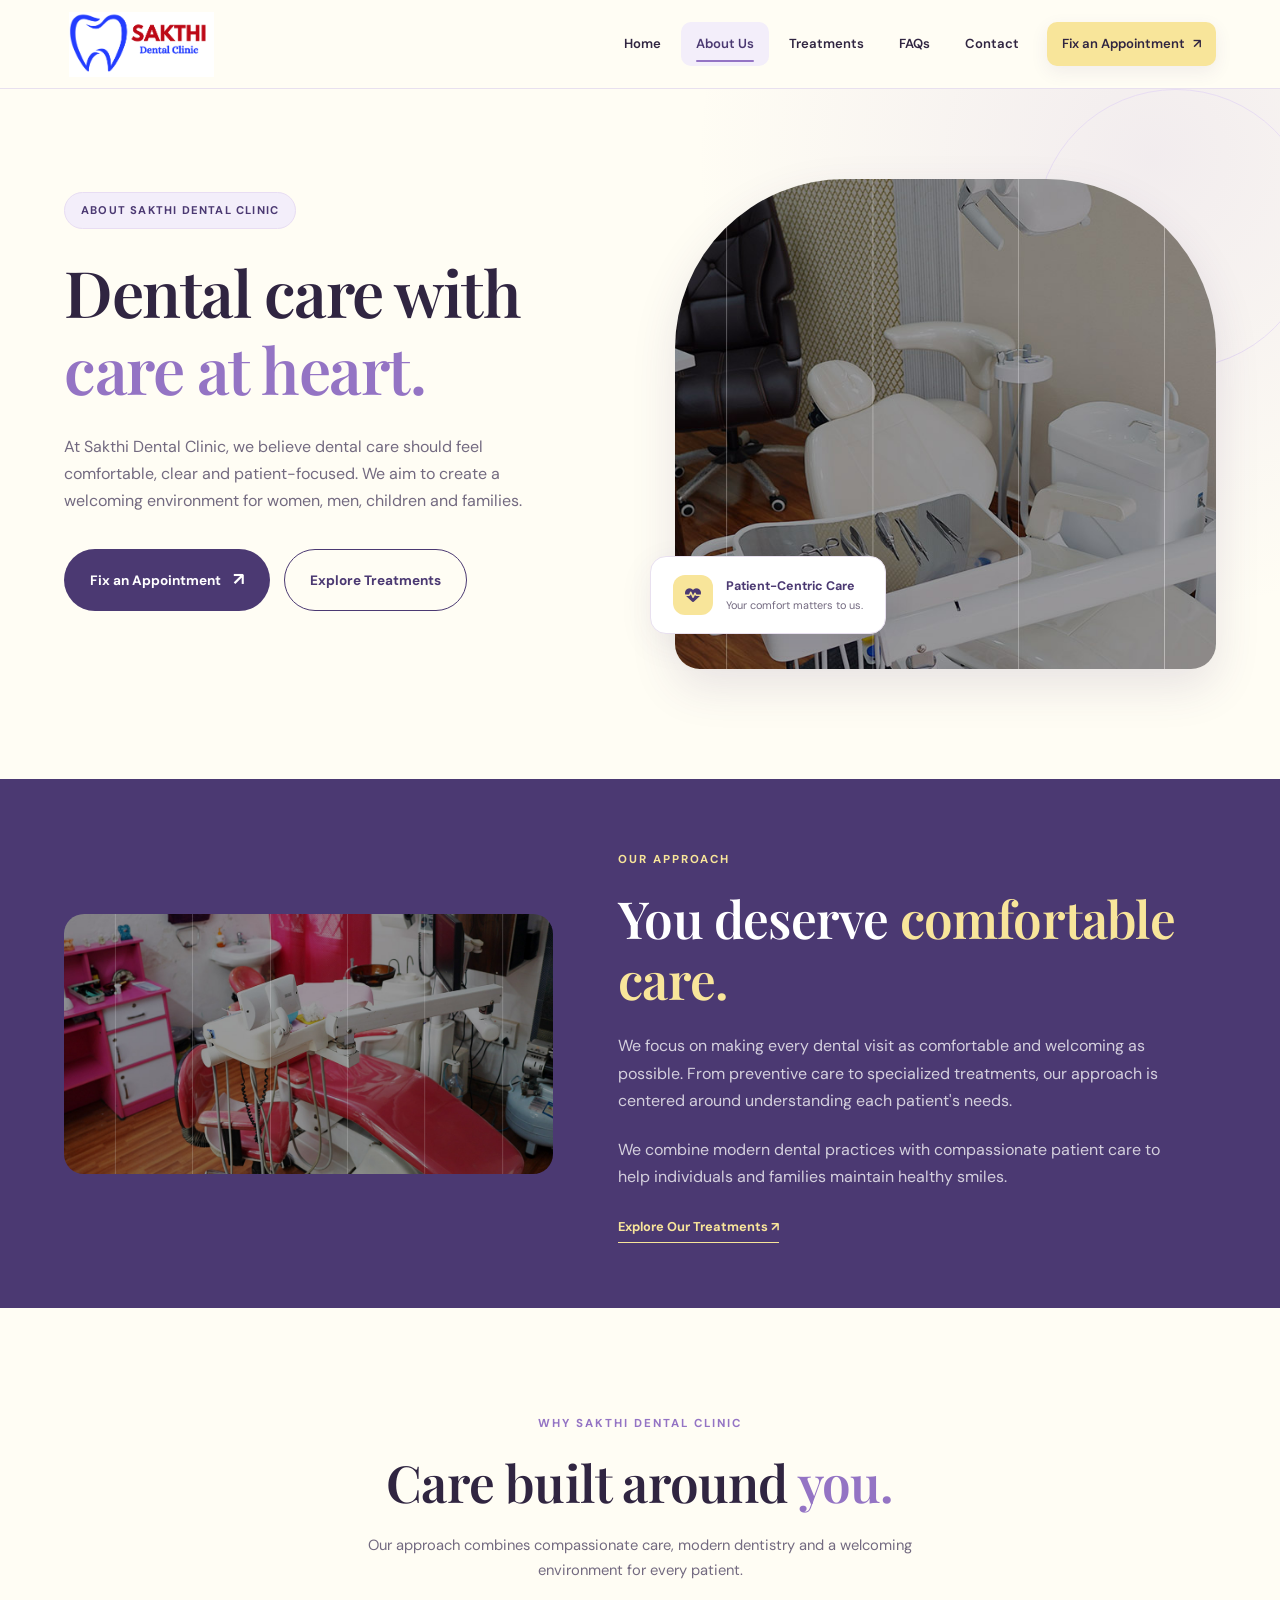
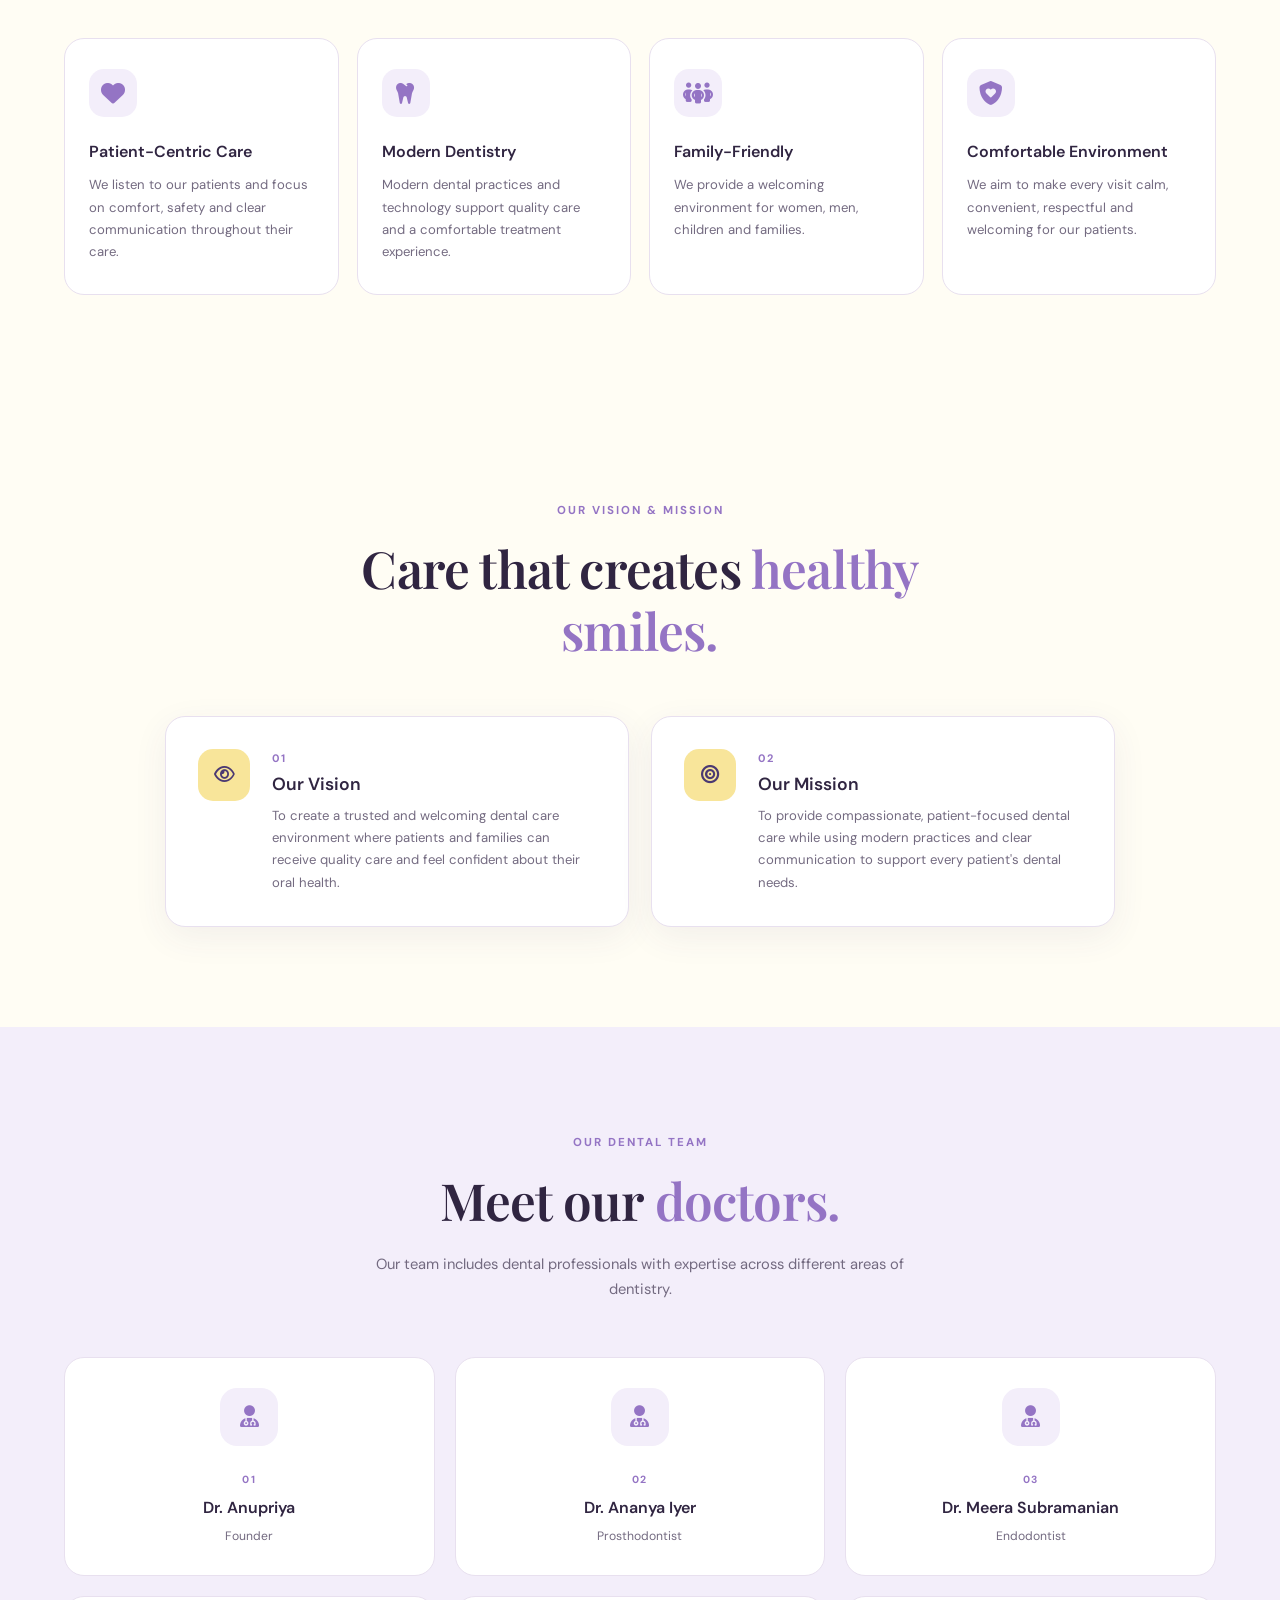
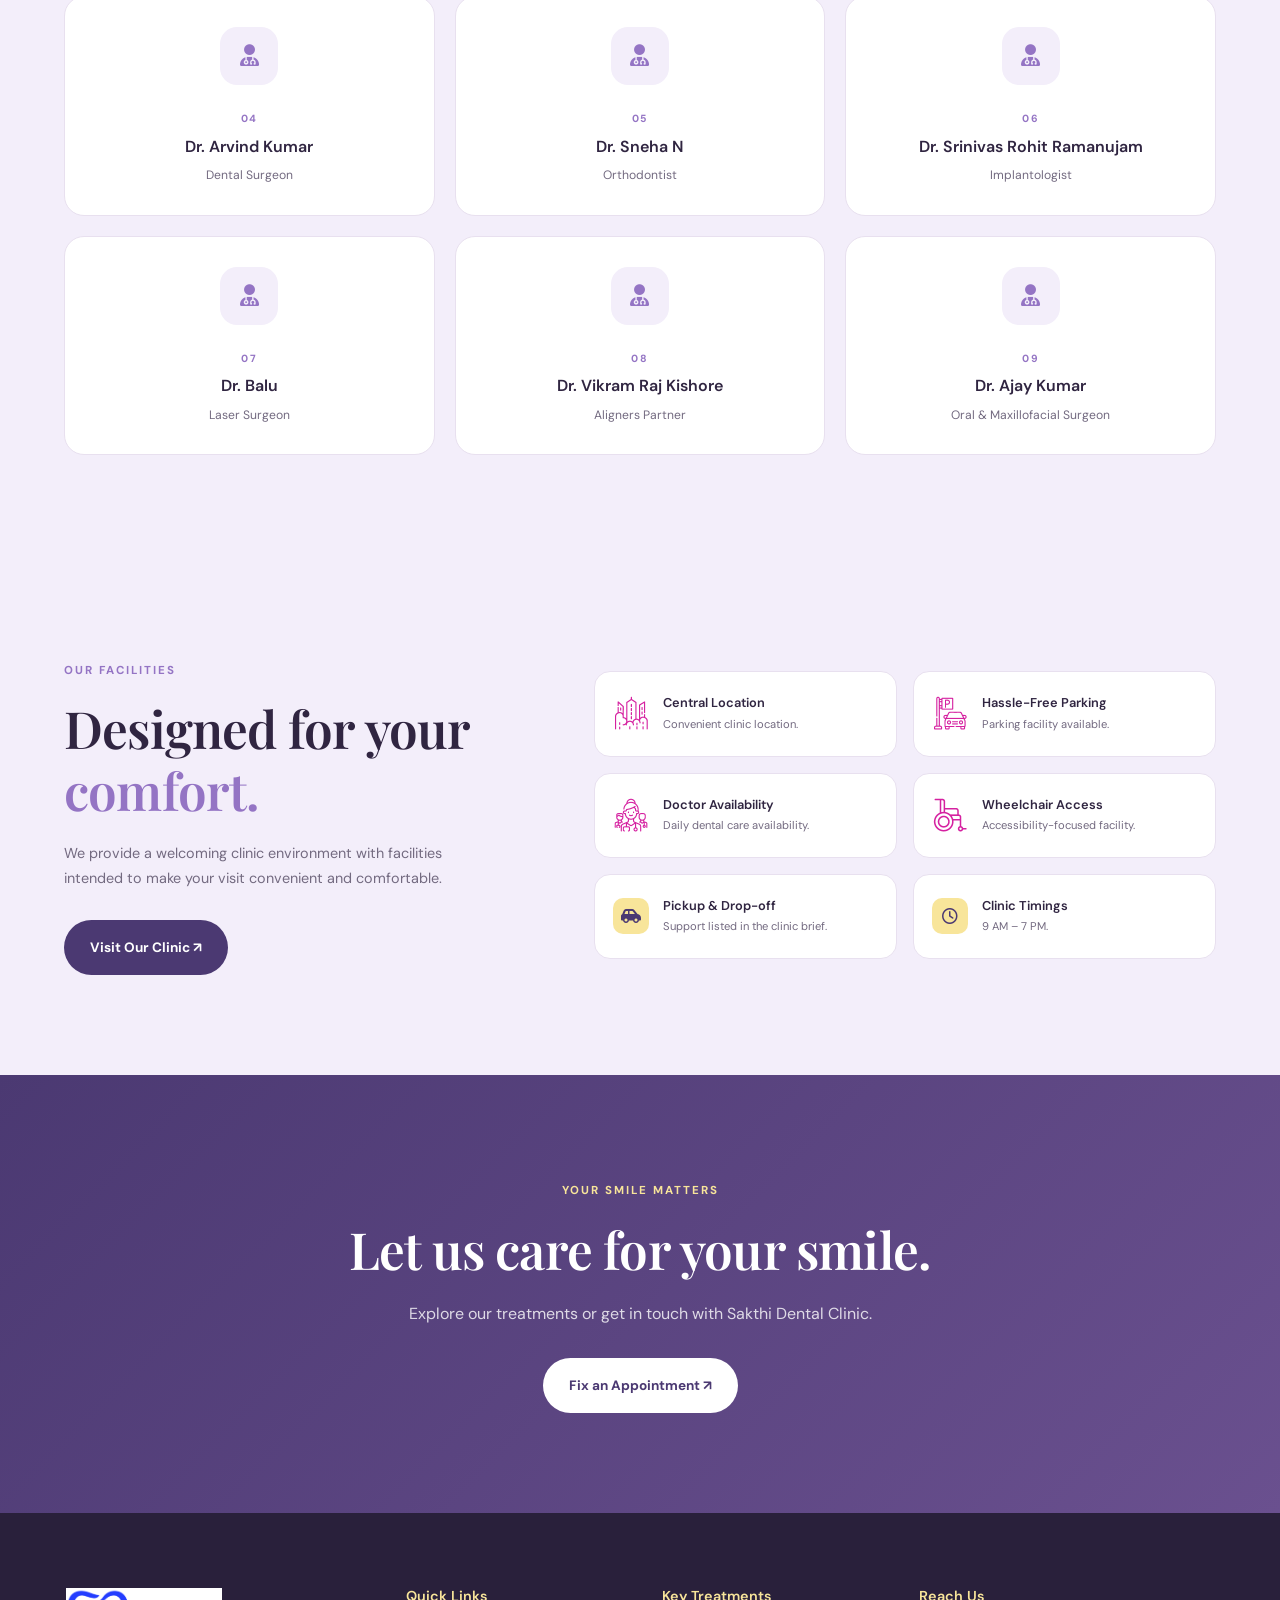
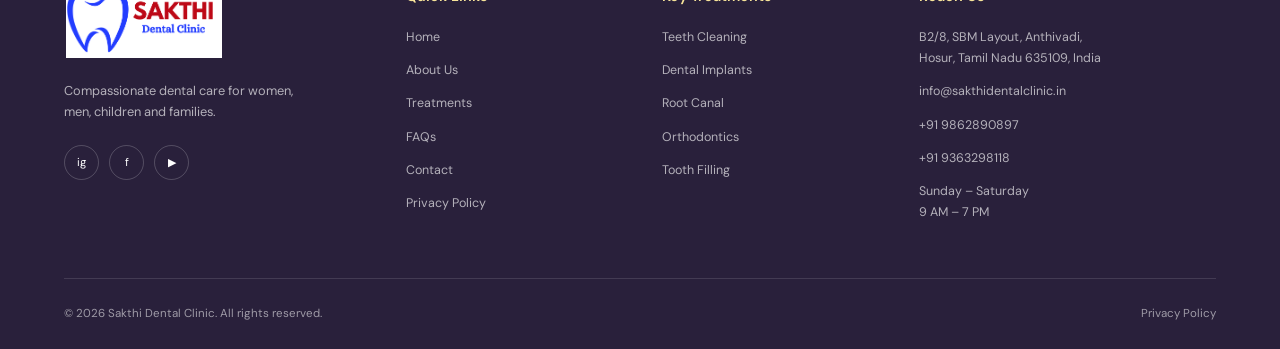
==== about.html @ 663e18c3 "Add Sakthi Dental Clinic website" ====
<!DOCTYPE html>
<html lang="en">
<head>
    <meta charset="UTF-8">
    <meta name="viewport" content="width=device-width, initial-scale=1.0">

    <title>About Us | Sakthi Dental Clinic</title>

    <meta name="description"
          content="Learn about Sakthi Dental Clinic, our doctors, vision, mission, patient care and modern dental facilities.">

    <link rel="preconnect" href="https://fonts.googleapis.com">
    <link rel="preconnect" href="https://fonts.gstatic.com" crossorigin>

    <link href="https://fonts.googleapis.com/css2?family=DM+Sans:wght@400;500;600;700&family=Playfair+Display:wght@500;600;700&display=swap"
          rel="stylesheet">

    <link rel="stylesheet"
          href="https://cdnjs.cloudflare.com/ajax/libs/font-awesome/6.5.2/css/all.min.css">

    <link rel="stylesheet" href="style.css">
</head>

<body>

<!-- =========================================================
     HEADER
========================================================= -->

<header class="site-header">

    <div class="container nav-container">

        <a href="index.html" class="brand-logo">
            <img src="images/logo/SDC Logo.png"
                 alt="Sakthi Dental Clinic Logo">
        </a>

        <nav class="main-nav" id="mainNav" aria-label="Main navigation">

            <a href="index.html">Home</a>

            <a href="about.html" class="active">About Us</a>

            <a href="treatments.html">Treatments</a>

            <a href="faqs.html">FAQs</a>

            <a href="contact.html">Contact</a>

            <a href="contact.html" class="nav-cta">
                Fix an Appointment
                <span>↗</span>
            </a>

        </nav>

        <button class="menu-toggle"
                id="menuToggle"
                type="button"
                aria-label="Open navigation menu"
                aria-expanded="false">

            <span></span>
            <span></span>
            <span></span>

        </button>

    </div>

</header>


<main>

<!-- =========================================================
     ABOUT HERO
========================================================= -->

<section class="hero-section">

    <div class="container hero-grid">

        <div class="hero-content">

            <span class="eyebrow">
                ABOUT SAKTHI DENTAL CLINIC
            </span>

            <h1>
                Dental care with
                <span>care at heart.</span>
            </h1>

            <p class="hero-description">
                At Sakthi Dental Clinic, we believe dental care should
                feel comfortable, clear and patient-focused. We aim to
                create a welcoming environment for women, men, children
                and families.
            </p>

            <div class="hero-actions">

                <a href="contact.html" class="btn btn-primary">
                    Fix an Appointment
                    <span>↗</span>
                </a>

                <a href="treatments.html" class="btn btn-outline">
                    Explore Treatments
                </a>

            </div>

        </div>

        <div class="hero-visual">

            <div class="hero-image-wrapper">

                <img src="images/banners/Banner_img_3.jpg"
                     alt="Sakthi Dental Clinic"
                     class="hero-image">

                <div class="hero-floating-card">

                    <div class="floating-icon">
                        <i class="fa-solid fa-heart-pulse"></i>
                    </div>

                    <div>
                        <strong>Patient-Centric Care</strong>
                        <p>Your comfort matters to us.</p>
                    </div>

                </div>

            </div>

            <div class="hero-circle-decoration"></div>

        </div>

    </div>

</section>


<!-- =========================================================
     OUR APPROACH
========================================================= -->

<section class="assurance-section">

    <div class="container assurance-grid">

        <div class="assurance-image">

            <img src="images/banners/Banner_img_2.jpg"
                 alt="Dental care at Sakthi Dental Clinic">

        </div>

        <div class="assurance-content">

            <span class="section-label">
                OUR APPROACH
            </span>

            <h2>
                You deserve
                <span>comfortable care.</span>
            </h2>

            <p>
                We focus on making every dental visit as comfortable
                and welcoming as possible. From preventive care to
                specialized treatments, our approach is centered
                around understanding each patient's needs.
            </p>

            <p>
                We combine modern dental practices with compassionate
                patient care to help individuals and families maintain
                healthy smiles.
            </p>

            <a href="treatments.html" class="text-link">
                Explore Our Treatments ↗
            </a>

        </div>

    </div>

</section>


<!-- =========================================================
     SIX CORE TOPICS
========================================================= -->

<section class="why-section section-padding">

    <div class="container">

        <div class="section-heading centered">

            <span class="section-label">
                WHY SAKTHI DENTAL CLINIC
            </span>

            <h2>
                Care built around
                <span>you.</span>
            </h2>

            <p>
                Our approach combines compassionate care, modern
                dentistry and a welcoming environment for every patient.
            </p>

        </div>


        <div class="features-grid about-features-grid">

    <!-- 01 -->
    <article class="feature-card">

        <div class="feature-icon">
            <i class="fa-solid fa-heart"></i>
        </div>

        <h3>
            Patient-Centric Care
        </h3>

        <p>
            We listen to our patients and focus on comfort,
            safety and clear communication throughout their care.
        </p>

    </article>


    <!-- 02 -->
    <article class="feature-card">

        <div class="feature-icon">
            <i class="fa-solid fa-tooth"></i>
        </div>

        <h3>
            Modern Dentistry
        </h3>

        <p>
            Modern dental practices and technology support
            quality care and a comfortable treatment experience.
        </p>

    </article>


    <!-- 03 -->
    <article class="feature-card">

        <div class="feature-icon">
            <i class="fa-solid fa-people-group"></i>
        </div>

        <h3>
            Family-Friendly
        </h3>

        <p>
            We provide a welcoming environment for women,
            men, children and families.
        </p>

    </article>


    <!-- 04 -->
    <article class="feature-card">

        <div class="feature-icon">
            <i class="fa-solid fa-shield-heart"></i>
        </div>

        <h3>
            Comfortable Environment
        </h3>

        <p>
            We aim to make every visit calm, convenient,
            respectful and welcoming for our patients.
        </p>

    </article>

</div>

            
            

        

</section>


<!-- =========================================================
     VISION & MISSION
========================================================= -->

<section class="about-values-section section-padding">

    <div class="container">

        <div class="section-heading centered">

            <span class="section-label">
                OUR VISION & MISSION
            </span>

            <h2>
                Care that creates
                <span>healthy smiles.</span>
            </h2>

        </div>


        <div class="about-values-grid">

            <article class="about-value-card">

                <div class="about-value-icon">
                    <i class="fa-regular fa-eye"></i>
                </div>

                <div>

                    <span class="about-card-number">
                        01
                    </span>

                    <h3>
                        Our Vision
                    </h3>

                    <p>
                        To create a trusted and welcoming dental care
                        environment where patients and families can
                        receive quality care and feel confident about
                        their oral health.
                    </p>

                </div>

            </article>


            <article class="about-value-card">

                <div class="about-value-icon">
                    <i class="fa-solid fa-bullseye"></i>
                </div>

                <div>

                    <span class="about-card-number">
                        02
                    </span>

                    <h3>
                        Our Mission
                    </h3>

                    <p>
                        To provide compassionate, patient-focused
                        dental care while using modern practices and
                        clear communication to support every patient's
                        dental needs.
                    </p>

                </div>

            </article>

        </div>

    </div>

</section>


<!-- =========================================================
     DOCTORS TEAM
========================================================= -->

<section class="doctors-section section-padding">

    <div class="container">

        <div class="section-heading centered">

            <span class="section-label">
                OUR DENTAL TEAM
            </span>

            <h2>
                Meet our
                <span>doctors.</span>
            </h2>

            <p>
                Our team includes dental professionals with expertise
                across different areas of dentistry.
            </p>

        </div>


        <div class="doctors-grid">

            <!-- Doctor 01 -->

            <article class="doctor-card">

                <div class="doctor-icon">
                    <i class="fa-solid fa-user-doctor"></i>
                </div>

                <span class="doctor-number">01</span>

                <h3>
                    Dr. Anupriya
                </h3>

                <p>
                    Founder
                </p>

            </article>


            <!-- Doctor 02 -->

            <article class="doctor-card">

                <div class="doctor-icon">
                    <i class="fa-solid fa-user-doctor"></i>
                </div>

                <span class="doctor-number">02</span>

                <h3>
                    Dr. Ananya Iyer
                </h3>

                <p>
                    Prosthodontist
                </p>

            </article>


            <!-- Doctor 03 -->

            <article class="doctor-card">

                <div class="doctor-icon">
                    <i class="fa-solid fa-user-doctor"></i>
                </div>

                <span class="doctor-number">03</span>

                <h3>
                    Dr. Meera Subramanian
                </h3>

                <p>
                    Endodontist
                </p>

            </article>


            <!-- Doctor 04 -->

            <article class="doctor-card">

                <div class="doctor-icon">
                    <i class="fa-solid fa-user-doctor"></i>
                </div>

                <span class="doctor-number">04</span>

                <h3>
                    Dr. Arvind Kumar
                </h3>

                <p>
                    Dental Surgeon
                </p>

            </article>


            <!-- Doctor 05 -->

            <article class="doctor-card">

                <div class="doctor-icon">
                    <i class="fa-solid fa-user-doctor"></i>
                </div>

                <span class="doctor-number">05</span>

                <h3>
                    Dr. Sneha N
                </h3>

                <p>
                    Orthodontist
                </p>

            </article>


            <!-- Doctor 06 -->

            <article class="doctor-card">

                <div class="doctor-icon">
                    <i class="fa-solid fa-user-doctor"></i>
                </div>

                <span class="doctor-number">06</span>

                <h3>
                    Dr. Srinivas Rohit Ramanujam
                </h3>

                <p>
                    Implantologist
                </p>

            </article>


            <!-- Doctor 07 -->

            <article class="doctor-card">

                <div class="doctor-icon">
                    <i class="fa-solid fa-user-doctor"></i>
                </div>

                <span class="doctor-number">07</span>

                <h3>
                    Dr. Balu
                </h3>

                <p>
                    Laser Surgeon
                </p>

            </article>


            <!-- Doctor 08 -->

            <article class="doctor-card">

                <div class="doctor-icon">
                    <i class="fa-solid fa-user-doctor"></i>
                </div>

                <span class="doctor-number">08</span>

                <h3>
                    Dr. Vikram Raj Kishore
                </h3>

                <p>
                    Aligners Partner
                </p>

            </article>


            <!-- Doctor 09 -->

            <article class="doctor-card">

                <div class="doctor-icon">
                    <i class="fa-solid fa-user-doctor"></i>
                </div>

                <span class="doctor-number">09</span>

                <h3>
                    Dr. Ajay Kumar
                </h3>

                <p>
                    Oral &amp; Maxillofacial Surgeon
                </p>

            </article>

        </div>

    </div>

</section>


<!-- =========================================================
     FACILITIES
========================================================= -->

<section class="facilities-section section-padding">

    <div class="container">

        <div class="facilities-layout">

            <div class="facilities-content">

                <span class="section-label">
                    OUR FACILITIES
                </span>

                <h2>
                    Designed for your
                    <span>comfort.</span>
                </h2>

                <p>
                    We provide a welcoming clinic environment with
                    facilities intended to make your visit convenient
                    and comfortable.
                </p>

                <a href="contact.html" class="btn btn-primary">
                    Visit Our Clinic ↗
                </a>

            </div>


            <div class="facilities-grid">

                <div class="facility-item">

                    <img src="images/icons/Icon-city-center.png"
                         alt="Central location">

                    <div>
                        <h3>Central Location</h3>
                        <p>Convenient clinic location.</p>
                    </div>

                </div>


                <div class="facility-item">

                    <img src="images/icons/car_parking.png"
                         alt="Parking">

                    <div>
                        <h3>Hassle-Free Parking</h3>
                        <p>Parking facility available.</p>
                    </div>

                </div>


                <div class="facility-item">

                    <img src="images/icons/Icon-doctors.png"
                         alt="Doctors">

                    <div>
                        <h3>Doctor Availability</h3>
                        <p>Daily dental care availability.</p>
                    </div>

                </div>


                <div class="facility-item">

                    <img src="images/icons/Icon-wheel-chair.png"
                         alt="Wheelchair access">

                    <div>
                        <h3>Wheelchair Access</h3>
                        <p>Accessibility-focused facility.</p>
                    </div>

                </div>


                <div class="facility-item">

                    <div class="facility-symbol">
                        <i class="fa-solid fa-car-side"></i>
                    </div>

                    <div>
                        <h3>Pickup &amp; Drop-off</h3>
                        <p>Support listed in the clinic brief.</p>
                    </div>

                </div>


                <div class="facility-item">

                    <div class="facility-symbol">
                        <i class="fa-regular fa-clock"></i>
                    </div>

                    <div>
                        <h3>Clinic Timings</h3>
                        <p>9 AM – 7 PM.</p>
                    </div>

                </div>

            </div>

        </div>

    </div>

</section>


<!-- =========================================================
     FINAL CTA
========================================================= -->

<section class="final-cta-section">

    <div class="container final-cta-content">

        <span class="section-label">
            YOUR SMILE MATTERS
        </span>

        <h2>
            Let us care for
            your smile.
        </h2>

        <p>
            Explore our treatments or get in touch with
            Sakthi Dental Clinic.
        </p>

        <a href="contact.html" class="btn btn-light">
            Fix an Appointment ↗
        </a>

    </div>

</section>

</main>


<!-- =========================================================
     FOOTER
========================================================= -->

<footer class="site-footer">

    <div class="container footer-grid">

        <div class="footer-brand">

            <a href="index.html" class="footer-logo">
                <img src="images/logo/SDC Logo.png"
                     alt="Sakthi Dental Clinic Logo">
            </a>

            <p>
                Compassionate dental care for women, men,
                children and families.
            </p>

            <div class="footer-socials">

                <a href="#" aria-label="Instagram">ig</a>
                <a href="#" aria-label="Facebook">f</a>
                <a href="#" aria-label="YouTube">▶</a>

            </div>

        </div>


        <div class="footer-column">

            <h3>Quick Links</h3>

            <a href="index.html">Home</a>
            <a href="about.html">About Us</a>
            <a href="treatments.html">Treatments</a>
            <a href="faqs.html">FAQs</a>
            <a href="contact.html">Contact</a>
            <a href="privacy.html">Privacy Policy</a>

        </div>


        <div class="footer-column">

            <h3>Key Treatments</h3>

            <a href="treatments.html">Teeth Cleaning</a>
            <a href="treatments.html">Dental Implants</a>
            <a href="treatments.html">Root Canal</a>
            <a href="treatments.html">Orthodontics</a>
            <a href="treatments.html">Tooth Filling</a>

        </div>


        <div class="footer-column footer-contact">

            <h3>Reach Us</h3>

            <p>
                B2/8, SBM Layout, Anthivadi,<br>
                Hosur, Tamil Nadu 635109, India
            </p>

            <a href="mailto:info@sakthidentalclinic.in">
                info@sakthidentalclinic.in
            </a>

            <a href="tel:+919862890897">
                +91 9862890897
            </a>

            <a href="tel:+919363298118">
                +91 9363298118
            </a>

            <p>
                Sunday – Saturday<br>
                9 AM – 7 PM
            </p>

        </div>

    </div>


    <div class="container footer-bottom">

        <p>
            © 2026 Sakthi Dental Clinic.
            All rights reserved.
        </p>

        <a href="privacy.html">
            Privacy Policy
        </a>

    </div>

</footer>


<script src="script.js"></script>

</body>
</html>
---- style.css ----
/* =========================================================
   SAKTHI DENTAL CLINIC
   PROFESSIONAL LAVENDER + BUTTER YELLOW
   CLEAN MASTER STYLESHEET
   ========================================================= */
/* =========================================================
   1. ROOT VARIABLES
   ======================================================== */
:root {
    --deep-purple: #4B3972;
    --soft-purple: #9474C4;
    --light-purple: #F3EEFA;
    --soft-lilac: #E8DDF3;
    --butter-yellow: #F8E59A;
    --warm-white: #FFFDF4;
    --white: #FFFFFF;
    --text-dark: #302541;
    --text-light: #736A80;
    --border-color: #E8E0EF;
    --shadow-soft: 0 10px 35px rgba(75, 57, 114, 0.07);
    --shadow-hover: 0 18px 45px rgba(75, 57, 114, 0.13);
    --radius-small: 12px;
    --radius-medium: 20px;
    --radius-large: 30px;
}
/* =========================================================
   2. GLOBAL RESET
   ========================================================= */
* {
    margin: 0;
    padding: 0;
    box-sizing: border-box;
}
html {
    scroll-behavior: smooth;
}
body {
    font-family: "DM Sans", sans-serif;
    background: var(--warm-white);
    color: var(--text-dark);
    line-height: 1.7;
    overflow-x: hidden;
}
img {
    max-width: 100%;
    display: block;
}
a {
    text-decoration: none;
    color: inherit;
}
button,
a {
    -webkit-tap-highlight-color: transparent;
}
button {
    font-family: inherit;
}
.container {
    width: min(1180px, 90%);
    margin: 0 auto;
}
.section-padding {
    padding: 100px 0;
}
/* =========================================================
   3. TYPOGRAPHY
   ========================================================= */
h1,
h2,
h3 {
    line-height: 1.2;
    font-weight: 600;
}
h1,
h2 {
    font-family: "Playfair Display", serif;
}
h1 {
    font-size: clamp(2.5rem, 5vw, 4.5rem);
    letter-spacing: -1.5px;
}
h2 {
    font-size: clamp(2rem, 4vw, 3.2rem);
    letter-spacing: -0.8px;
}
h1 span,
h2 span {
    color: var(--soft-purple);
}
p {
    color: var(--text-light);
}
.section-label {
    display: inline-block;
    color: var(--soft-purple);
    font-size: 0.72rem;
    font-weight: 700;
    letter-spacing: 2px;
    text-transform: uppercase;
    margin-bottom: 18px;
}
.eyebrow {
    display: inline-block;
    background: var(--light-purple);
    color: var(--deep-purple);
    border: 1px solid var(--soft-lilac);
    border-radius: 100px;
    padding: 8px 16px;
    font-size: 0.7rem;
    font-weight: 700;
    letter-spacing: 1.2px;
    margin-bottom: 25px;
}
/* =========================================================
   4. BUTTONS
   ========================================================= */
.btn {
    display: inline-flex;
    align-items: center;
    justify-content: center;
    gap: 12px;
    padding: 15px 25px;
    border-radius: 100px;
    border: 1px solid transparent;
    font-size: 0.85rem;
    font-weight: 700;
    cursor: pointer;
    transition:
        background 0.3s ease,
        color 0.3s ease,
        transform 0.3s ease,
        box-shadow 0.3s ease;
}
.btn-primary {
    background: var(--deep-purple);
    color: var(--white);
}
.btn-primary:hover {
    background: var(--soft-purple);
    transform: translateY(-3px);
    box-shadow: 0 8px 20px rgba(75, 57, 114, 0.2);
}
.btn-outline {
    border-color: var(--deep-purple);
    color: var(--deep-purple);
    background: transparent;
}
.btn-outline:hover {
    background: var(--light-purple);
    transform: translateY(-3px);
}
.btn-light {
    background: var(--white);
    color: var(--deep-purple);
}
.btn-light:hover {
    background: var(--butter-yellow);
    transform: translateY(-3px);
}
.btn span {
    font-size: 1.1rem;
}
/* =========================================================
   5. PROFESSIONAL HEADER / NAVBAR
   ========================================================= */
.site-header {
    position: sticky;
    top: 0;
    z-index: 1000;
    width: 100%;
    background: rgba(255, 253, 244, 0.97);
    border-bottom: 1px solid var(--border-color);
    backdrop-filter: blur(14px);
    -webkit-backdrop-filter: blur(14px);
}
.nav-container {
    min-height: 88px;
    display: flex;
    align-items: center;
    justify-content: space-between;
    gap: 30px;
    position: relative;
}
.brand-logo {
    display: flex;
    align-items: center;
    flex-shrink: 0;
    text-decoration: none;
}
.brand-logo img {
    width: 155px;
    height: auto;
    max-height: 65px;
    object-fit: contain;
}
.main-nav {
    display: flex;
    align-items: center;
    justify-content: center;
    gap: 5px;
}
.main-nav a {
    position: relative;
    display: inline-flex;
    align-items: center;
    justify-content: center;
    padding: 11px 15px;
    color: var(--text-dark);
    font-size: 0.82rem;
    font-weight: 600;
    border-radius: 10px;
    transition:
        color 0.25s ease,
        background 0.25s ease,
        transform 0.25s ease;
}
.main-nav a:hover {
    color: var(--deep-purple);
    background: var(--light-purple);
    transform: translateY(-1px);
}
.main-nav a.active {
    color: var(--deep-purple);
    background: var(--light-purple);
}
.main-nav a::after {
    content: "";
    position: absolute;
    left: 15px;
    right: 15px;
    bottom: 4px;
    height: 2px;
    background: var(--soft-purple);
    border-radius: 10px;
    transform: scaleX(0);
    transition: transform 0.25s ease;
}
.main-nav a:hover::after,
.main-nav a.active::after {
    transform: scaleX(1);
}
.nav-cta {
    display: inline-flex;
    align-items: center;
    justify-content: center;
    gap: 8px;
    margin-left: 8px;
    padding: 13px 20px;
    background: var(--butter-yellow);
    color: var(--deep-purple);
    border-radius: 100px;
    font-size: 0.75rem;
    font-weight: 700;
    white-space: nowrap;
    box-shadow: 0 6px 18px rgba(75, 57, 114, 0.08);
    transition:
        background 0.3s ease,
        color 0.3s ease,
        transform 0.3s ease,
        box-shadow 0.3s ease;
}
.nav-cta:hover {
    background: var(--deep-purple);
    color: var(--white);
    transform: translateY(-2px);
    box-shadow: 0 9px 22px rgba(75, 57, 114, 0.18);
}
.nav-cta::after {
    display: none !important;
}
/* =========================================================
   6. MOBILE MENU BUTTON
   ========================================================= */
.menu-toggle {
    display: none;
    width: 42px;
    height: 42px;
    padding: 0;
    border: none;
    background: transparent;
    cursor: pointer;
    align-items: center;
    justify-content: center;
    flex-direction: column;
    gap: 5px;
    position: relative;
    z-index: 1001;
}
.menu-toggle span {
    display: block;
    width: 24px;
    height: 2px;
    background: var(--deep-purple);
    border-radius: 3px;
    transition: all 0.3s ease;
}
/* Hamburger -> X animation when menu is open */
.menu-toggle.active span:nth-child(1) {
    transform: translateY(7px) rotate(45deg);
}
.menu-toggle.active span:nth-child(2) {
    opacity: 0;
}
.menu-toggle.active span:nth-child(3) {
    transform: translateY(-7px) rotate(-45deg);
}
/* =========================================================
   7. HERO SECTION
   ========================================================= */
.hero-section {
    position: relative;
    padding: 90px 0 110px;
    background:
        radial-gradient(
            circle at 90% 10%,
            rgba(148, 116, 196, 0.12),
            transparent 35%
        ),
        var(--warm-white);
    overflow: hidden;
}
.hero-grid {
    display: grid;
    grid-template-columns: 1fr 1fr;
    align-items: center;
    gap: 70px;
}
.hero-content {
    position: relative;
    z-index: 2;
}
.hero-content h1 {
    max-width: 600px;
    margin-bottom: 25px;
}
.hero-description {
    font-size: 1rem;
    max-width: 510px;
    margin-bottom: 35px;
}
.hero-actions {
    display: flex;
    flex-wrap: wrap;
    gap: 14px;
    margin-bottom: 45px;
}
.hero-trust {
    display: flex;
    flex-wrap: wrap;
    gap: 30px;
}
.trust-item {
    display: flex;
    align-items: center;
    gap: 12px;
}
.trust-icon {
    display: grid;
    place-items: center;
    width: 38px;
    height: 38px;
    border-radius: 50%;
    background: var(--light-purple);
    color: var(--soft-purple);
    font-size: 1.2rem;
}
.trust-item strong {
    display: block;
    font-size: 0.75rem;
    color: var(--deep-purple);
}
.trust-item small {
    display: block;
    font-size: 0.7rem;
    color: var(--text-light);
}
.hero-visual {
    position: relative;
}
.hero-image-wrapper {
    position: relative;
    z-index: 2;
}
.hero-image {
    width: 100%;
    height: 490px;
    object-fit: cover;
    border-radius: 170px 170px 25px 25px;
    box-shadow: var(--shadow-hover);
}
.hero-floating-card {
    position: absolute;
    left: -25px;
    bottom: 35px;
    display: flex;
    align-items: center;
    gap: 13px;
    padding: 18px 22px;
    background: var(--white);
    border: 1px solid var(--border-color);
    border-radius: 16px;
    box-shadow: var(--shadow-soft);
    max-width: 255px;
}
.floating-icon {
    display: grid;
    place-items: center;
    flex-shrink: 0;
    width: 40px;
    height: 40px;
    border-radius: 12px;
    background: var(--butter-yellow);
    color: var(--deep-purple);
}
.hero-floating-card strong {
    display: block;
    color: var(--deep-purple);
    font-size: 0.78rem;
}
.hero-floating-card p {
    font-size: 0.68rem;
    line-height: 1.5;
}
.hero-circle-decoration {
    position: absolute;
    width: 280px;
    height: 280px;
    border: 1px solid var(--soft-lilac);
    border-radius: 50%;
    right: -100px;
    top: -90px;
    z-index: 1;
}
/* =========================================================
   8. ASSURANCE BANNER
   ========================================================= */
.assurance-section {
    background: var(--deep-purple);
    padding: 65px 0;
}
.assurance-grid {
    display: grid;
    grid-template-columns: 0.9fr 1.1fr;
    align-items: center;
    gap: 65px;
}
.assurance-image img {
    width: 100%;
    height: 260px;
    object-fit: cover;
    border-radius: var(--radius-medium);
}
.assurance-content h2 {
    color: var(--white);
    margin-bottom: 22px;
}
.assurance-content h2 span {
    color: var(--butter-yellow);
}
.assurance-content p {
    color: rgba(255, 255, 255, 0.76);
    max-width: 550px;
    margin-bottom: 22px;
}
.assurance-content .section-label {
    color: var(--butter-yellow);
}
.text-link {
    display: inline-flex;
    align-items: center;
    gap: 8px;
    color: var(--deep-purple);
    font-size: 0.8rem;
    font-weight: 700;
    border-bottom: 1px solid currentColor;
    padding-bottom: 4px;
    transition: all 0.3s ease;
}
.text-link:hover {
    color: var(--soft-purple);
}
.assurance-content .text-link {
    color: var(--butter-yellow);
}
/* =========================================================
   9. SECTION HEADINGS
   ========================================================= */
.section-heading {
    max-width: 600px;
}
.section-heading h2 {
    margin-bottom: 20px;
}
.section-heading p {
    font-size: 0.92rem;
    max-width: 560px;
}
.centered {
    text-align: center;
    margin: 0 auto 55px;
}
.centered p {
    margin: 0 auto;
}
/* =========================================================
   10. WHY CHOOSE US
   ========================================================= */
.why-section {
    background: var(--warm-white);
}
.features-grid {
    display: grid;
    grid-template-columns: repeat(4, 1fr);
    gap: 18px;
}
.feature-card {
    background: var(--white);
    border: 1px solid var(--border-color);
    border-radius: var(--radius-medium);
    padding: 30px 24px;
    transition: all 0.3s ease;
}
.feature-card:hover {
    transform: translateY(-7px);
    box-shadow: var(--shadow-hover);
    border-color: var(--soft-lilac);
}
.feature-icon {
    display: grid;
    place-items: center;
    width: 48px;
    height: 48px;
    border-radius: 15px;
    background: var(--light-purple);
    color: var(--soft-purple);
    font-size: 1.5rem;
    margin-bottom: 25px;
}
.feature-card h3 {
    font-size: 1rem;
    margin-bottom: 13px;
}
.feature-card p {
    font-size: 0.82rem;
}
/* =========================================================
   11. TREATMENTS SECTION
   ========================================================= */
.treatments-section {
    background: var(--light-purple);
}
.section-top-row {
    display: flex;
    justify-content: space-between;
    align-items: flex-end;
    gap: 25px;
    margin-bottom: 50px;
}
.section-top-row .section-heading {
    margin-bottom: 0;
}
.treatments-grid {
    display: grid;
    grid-template-columns: repeat(3, 1fr);
    gap: 22px;
}
.treatment-card {
    background: var(--white);
    border: 1px solid var(--border-color);
    border-radius: var(--radius-medium);
    overflow: hidden;
    transition: all 0.3s ease;
}
.treatment-card:hover {
    transform: translateY(-7px);
    box-shadow: var(--shadow-hover);
}
.treatment-image {
    overflow: hidden;
}
.treatment-image img {
    width: 100%;
    height: 215px;
    object-fit: cover;
    transition: transform 0.5s ease;
}
.treatment-card:hover .treatment-image img {
    transform: scale(1.05);
}
.treatment-content {
    padding: 25px;
}
.treatment-number {
    font-size: 0.7rem;
    color: var(--soft-purple);
    font-weight: 700;
    letter-spacing: 1px;
}
.treatment-content h3 {
    font-size: 1.15rem;
    margin: 8px 0 12px;
}
.treatment-content p {
    font-size: 0.82rem;
    margin-bottom: 20px;
}
.card-link {
    display: inline-flex;
    align-items: center;
    color: var(--deep-purple);
    font-size: 0.78rem;
    font-weight: 700;
    transition:
        color 0.3s ease,
        transform 0.3s ease;
}
.card-link:hover {
    color: var(--soft-purple);
    transform: translateX(3px);
}
.center-button {
    display: flex;
    justify-content: center;
    margin-top: 45px;
}
/* =========================================================
   12. TESTIMONIALS
   ========================================================= */
.testimonials-section {
    background: var(--warm-white);
}
.testimonials-grid {
    display: grid;
    grid-template-columns: repeat(3, 1fr);
    gap: 22px;
}
.testimonial-card {
    position: relative;
    background: var(--white);
    border: 1px solid var(--border-color);
    border-radius: var(--radius-medium);
    padding: 35px 28px;
    transition: all 0.3s ease;
}
.testimonial-card:hover {
    box-shadow: var(--shadow-hover);
    transform: translateY(-5px);
}
.quote-mark {
    font-family: "Playfair Display", serif;
    font-size: 4rem;
    line-height: 0.7;
    color: var(--soft-lilac);
    margin-bottom: 22px;
}
.stars {
    color: #D8B53B;
    font-size: 0.9rem;
    letter-spacing: 3px;
    margin-bottom: 20px;
}
.testimonial-card > p {
    font-size: 0.85rem;
    margin-bottom: 30px;
}
.testimonial-author {
    display: flex;
    align-items: center;
    gap: 12px;
}
.author-avatar {
    display: grid;
    place-items: center;
    width: 42px;
    height: 42px;
    border-radius: 50%;
    background: var(--light-purple);
    color: var(--deep-purple);
    font-weight: 700;
}
.testimonial-author strong {
    display: block;
    font-size: 0.8rem;
}
.testimonial-author span {
    display: block;
    font-size: 0.7rem;
    color: var(--text-light);
}
/* =========================================================
   13. FACILITIES
   ========================================================= */
.facilities-section {
    background: var(--light-purple);
}
.facilities-layout {
    display: grid;
    grid-template-columns: 0.85fr 1.15fr;
    align-items: center;
    gap: 70px;
}
.facilities-content h2 {
    margin-bottom: 20px;
}
.facilities-content p {
    font-size: 0.9rem;
    max-width: 420px;
    margin-bottom: 30px;
}
.facilities-grid {
    display: grid;
    grid-template-columns: repeat(2, 1fr);
    gap: 16px;
}
.facility-item {
    display: flex;
    align-items: flex-start;
    gap: 14px;
    padding: 23px 18px;
    background: var(--white);
    border: 1px solid var(--border-color);
    border-radius: 16px;
    transition:
        transform 0.3s ease,
        box-shadow 0.3s ease;
}
.facility-item:hover {
    transform: translateY(-4px);
    box-shadow: var(--shadow-soft);
}
.facility-item img {
    width: 36px;
    height: 36px;
    object-fit: contain;
    flex-shrink: 0;
}
.facility-symbol {
    display: grid;
    place-items: center;
    width: 36px;
    height: 36px;
    flex-shrink: 0;
    border-radius: 10px;
    background: var(--butter-yellow);
    color: var(--deep-purple);
    font-weight: 700;
}
.facility-item h3 {
    font-size: 0.8rem;
    margin-bottom: 5px;
}
.facility-item p {
    font-size: 0.7rem;
    line-height: 1.5;
}
/* =========================================================
   14. FINAL CTA
   ========================================================= */
.final-cta-section {
    padding: 100px 0;
    background:
        linear-gradient(
            135deg,
            var(--deep-purple),
            #6A508F
        );
}
.final-cta-content {
    text-align: center;
    max-width: 720px;
    margin: 0 auto;
}
.final-cta-content .section-label {
    color: var(--butter-yellow);
}
.final-cta-content h2 {
    color: var(--white);
    margin-bottom: 20px;
}
.final-cta-content p {
    color: rgba(255, 255, 255, 0.8);
    margin-bottom: 30px;
}
/* =========================================================
   15. FOOTER
   ========================================================= */
.site-footer {
    background: #29203B;
    color: var(--white);
    padding-top: 75px;
}
.footer-grid {
    display: grid;
    grid-template-columns: 1.4fr 1fr 1fr 1.4fr;
    gap: 45px;
    padding-bottom: 55px;
}
.footer-logo img {
    width: 160px;
    max-height: 70px;
    object-fit: contain;
}
.footer-brand p {
    color: rgba(255, 255, 255, 0.65);
    font-size: 0.8rem;
    margin: 22px 0;
    max-width: 240px;
}
.footer-socials {
    display: flex;
    gap: 10px;
}
.footer-socials a {
    display: grid;
    place-items: center;
    width: 35px;
    height: 35px;
    border: 1px solid rgba(255, 255, 255, 0.2);
    border-radius: 50%;
    color: var(--white);
    font-size: 0.7rem;
    transition: all 0.3s ease;
}
.footer-socials a:hover {
    background: var(--butter-yellow);
    color: var(--deep-purple);
    transform: translateY(-2px);
}
.footer-column {
    display: flex;
    flex-direction: column;
    align-items: flex-start;
    gap: 12px;
}
.footer-column h3 {
    color: var(--butter-yellow);
    font-size: 0.9rem;
    margin-bottom: 10px;
}
.footer-column a,
.footer-column p {
    color: rgba(255, 255, 255, 0.65);
    font-size: 0.78rem;
    line-height: 1.7;
    transition: color 0.3s ease;
}
.footer-column a:hover {
    color: var(--butter-yellow);
}
.footer-contact p {
    max-width: 260px;
}
.footer-bottom {
    border-top: 1px solid rgba(255, 255, 255, 0.12);
    padding: 25px 0;
    display: flex;
    justify-content: space-between;
    align-items: center;
    gap: 20px;
}
.footer-bottom p,
.footer-bottom a {
    font-size: 0.72rem;
    color: rgba(255, 255, 255, 0.55);
}
.footer-bottom a:hover {
    color: var(--butter-yellow);
}
/* =========================================================
   16. TABLET
   ======================================================== */
@media (max-width: 1050px) {
    .nav-container {
        gap: 18px;
    }
    /* Show hamburger button, hide desktop-style row nav */
    .menu-toggle {
        display: flex;
    }
    .main-nav {
        gap: 2px;
    }
    .main-nav a {
        padding: 10px 11px;
        font-size: 0.78rem;
    }
    .nav-cta {
        padding: 11px 15px;
        margin-left: 4px;
    }
    .hero-grid {
        gap: 40px;
    }
    .features-grid {
       grid-template-columns: repeat(2, 1fr);
    }
    .footer-grid {
        grid-template-columns: repeat(2, 1fr);
    }
}
/* =========================================================
   17. MOBILE RESPONSIVE + MOBILE MENU
   ======================================================== */
@media (max-width: 768px) {
    /* Mobile dropdown nav */
    .main-nav {
        position: fixed;
        top: 88px;
        left: 0;
        width: 100%;
        height: calc(100vh - 88px);
        background: var(--warm-white);
        flex-direction: column;
        align-items: flex-start;
        justify-content: flex-start;
        gap: 5px;
        padding: 30px 6%;
        overflow-y: auto;
        transform: translateX(-100%);
        opacity: 0;
        visibility: hidden;
        transition:
            transform 0.35s ease,
            opacity 0.35s ease,
            visibility 0.35s ease;
        z-index: 999;
    }
    .main-nav.active {
        transform: translateX(0);
        opacity: 1;
        visibility: visible;
    }
    .main-nav a {
        width: 100%;
        padding: 15px 10px;
        font-size: 1rem;
        border-bottom: 1px solid var(--border-color);
        border-radius: 0;
    }
    .nav-cta {
        margin-left: 0;
        margin-top: 15px;
    }
    /* hero */
    .hero-section {
        padding: 55px 0 70px;
    }
    .hero-grid {
        grid-template-columns: 1fr;
        gap: 45px;
    }
    .hero-content {
        text-align: center;
    }
    .hero-content h1 {
        font-size: clamp(2.3rem, 9vw, 3.2rem);
    }
    .hero-description {
        margin: 0 auto 30px;
    }
    .hero-actions {
        justify-content: center;
    }
    .hero-trust {
        justify-content: center;
        gap: 20px;
    }
    .hero-image {
        height: 360px;
        border-radius: 110px 110px 20px 20px;
    }
    .hero-floating-card {
        left: 10px;
        bottom: 20px;
        padding: 14px 16px;
        max-width: 230px;
    }
    .hero-circle-decoration {
        display: none;
    }
    /* Assurance */
    .assurance-grid {
        grid-template-columns: 1fr;
        gap: 30px;
    }
    .assurance-image img {
        height: 220px;
    }
    .assurance-content {
        text-align: center;
    }
    .assurance-content p {
        margin-left: auto;
        margin-right: auto;
    }
    /* Why Choose Us */
    .features-grid {
        grid-template-columns: 1fr;
    }
    /* Treatments */
    .section-top-row {
        flex-direction: column;
        align-items: flex-start;
        gap: 20px;
    }
    .treatments-grid {
        grid-template-columns: 1fr;
    }
    .treatment-image img {
        height: 230px;
    }
    /* Testimonials */
    .testimonials-grid {
        grid-template-columns: 1fr;
    }
    /* Facilities */
    .facilities-layout {
        grid-template-columns: 1fr;
        gap: 40px;
    }
    .facilities-grid {
        grid-template-columns: 1fr;
    }
    .facilities-content {
        text-align: center;
    }
    .facilities-content p {
        margin-left: auto;
        margin-right: auto;
    }
    /* Footer */
    .footer-grid {
        grid-template-columns: 1fr;
        gap: 35px;
    }
    .footer-brand {
        text-align: center;
    }
    .footer-brand p {
        margin-left: auto;
        margin-right: auto;
    }
    .footer-socials {
        justify-content: center;
    }
    .footer-column {
        align-items: center;
        text-align: center;
    }
    .footer-contact p {
        max-width: 300px;
    }
   .footer-bottom {
        flex-direction: column;
        text-align: center;
    }
}
/* =========================================================
   18. SMALL MOBILE
   ======================================================== */
@media (max-width: 480px) {
    h2 {
        font-size: 2rem;
    }
    .brand-logo img {
        width: 125px;
    }
    .menu-toggle {
        width: 42px;
        height: 42px;
    }
    .hero-actions {
        flex-direction: column;
        align-items: stretch;
    }
    .hero-actions .btn {
        width: 100%;
    }
    .hero-image {
        height: 300px;
    }
    .hero-floating-card {
        left: 5px;
        bottom: 12px;
        padding: 12px;
    }
    .trust-item {
        gap: 8px;
    }
    .trust-item strong {
        font-size: 0.68rem;
    }
    .trust-item small {
        font-size: 0.62rem;
    }
    .section-top-row .text-link {
        font-size: 0.75rem;
    }
    .footer-bottom {
        padding: 22px 0;
    }
}
/* =========================================================
   CONTACT FORM LABELS
   ========================================================= */
.contact-form .form-group label {
    display: block;
    color: #ffffff !important;
    font-family: "DM Sans", sans-serif;
    font-size: 16px;
    font-weight: 600;
    margin-bottom: 10px;
}
/* WHITE INPUT BOXES */
.contact-form .form-group input,
.contact-form .form-group textarea {
    background-color: #ffffff;
    color: #302541;
    border: 1px solid #ddd7e7;
    border-radius: 8px;
    padding: 14px 16px;
    font-size: 15px;
    width: 100%;
    box-sizing: border-box;
}
/* PLACEHOLDER TEXT */
.contact-form .form-group input::placeholder,
.contact-form .form-group textarea::placeholder {
    color: #6b6378;
    opacity: 1;
}
/* =========================================================
   PRIVACY POLICY
   ========================================================= */
.privacy-grid {
    display: grid;
    grid-template-columns: repeat(2, 1fr);
    gap: 22px;
    margin-top: 45px;
    align-items: stretch;
}
.privacy-grid .privacy-card {
    background: #ffffff;
    border: 1px solid #e9e3f0;
    border-radius: 20px;
    padding: 30px 32px;
    min-height: 230px;
    display: flex;
    flex-direction: column;
    justify-content: flex-start;
    box-shadow: 0 5px 20px rgba(48, 37, 65, 0.04);
    transition:
        transform 0.3s ease,
        box-shadow 0.3s ease,
        border-color 0.3s ease;
}
.privacy-grid .privacy-card:hover {
    transform: translateY(-4px);
    border-color: #cbb9df;
    box-shadow: 0 10px 28px rgba(48, 37, 65, 0.08);
}
.privacy-grid .privacy-card .treatment-number {
    display: inline-block;
    color: #9474c4;
    font-family: "DM Sans", sans-serif;
    font-size: 13px;
    font-weight: 700;
    letter-spacing: 1.5px;
    margin-bottom: 20px;
}
.privacy-grid .privacy-card h2 {
    color: #302541;
    font-family: "Playfair Display", serif;
    font-size: 29px;
    font-weight: 600;
    line-height: 1.25;
    margin: 0 0 14px;
}
.privacy-grid .privacy-card p {
    color: #736a80;
    font-family: "DM Sans", sans-serif;
    font-size: 14px;
    font-weight: 400;
    line-height: 1.8;
    margin: 0;
}
.privacy-grid .privacy-contact-card {
    background: #ffffff;
}
.privacy-contact-details {
    display: grid;
    grid-template-columns: 1fr 1fr;
    gap: 18px;
    margin-top: 25px;
    padding-top: 20px;
    border-top: 1px solid #eee8f4;
}
.privacy-contact-details p {
    margin: 0;
}
.privacy-contact-details strong {
    color: #302541;
    font-size: 13px;
    font-weight: 700;
}
.privacy-contact-details a {
    color: #9474c4;
    font-size: 13px;
    text-decoration: none;
    word-break: break-word;
}
.privacy-contact-details a:hover {
    color: #4b3972;
    text-decoration: underline;
}

/* =========================================================
   PRIVACY HERO
  ========================================================= */
.hero-section .section-heading.centered h1 {
    color: #302541;
}
.hero-section .section-heading.centered h1 span {
    color: #9474c4;
}
.hero-section .section-heading.centered p {
    color: #736a80;
}
.why-section .section-heading.centered h2 {
    color: #302541;
}
.why-section .section-heading.centered p {
    color: #736a80;
}
/* =========================================================
   PRIVACY MOBILE
   ========================================================= */

@media (max-width: 768px) {
    .privacy-grid {
        grid-template-columns: 1fr;
        gap: 16px;
        margin-top: 30px;
    }
    .privacy-grid .privacy-card {
        padding: 25px 24px;
        min-height: auto;
        border-radius: 17px;
    }
    .privacy-grid .privacy-card h2 {
        font-size: 27px;
    }
    .privacy-grid .privacy-card p {
        font-size: 14px;
        line-height: 1.75;
    }
    .privacy-contact-details {
        grid-template-columns: 1fr;
        gap: 15px;
    }
}
/* =========================================================
   PRIVACY SMALL MOBILE
   ========================================================= */
@media (max-width: 480px) {
    .privacy-grid .privacy-card {
        padding: 22px 20px;
    }
    .privacy-grid .privacy-card h2 {
        font-size: 24px;
    }
    .privacy-grid .privacy-card .treatment-number {
        margin-bottom: 15px;
    }
}
/* =========================================================
   ABOUT PAGE - VALUES
   ========================================================= */
.about-values-section {
    background: var(--warm-white);
}
.about-values-grid {
    display: grid;
    grid-template-columns: repeat(2, 1fr);
    gap: 22px;
    max-width: 950px;
    margin: 0 auto;
}
.about-value-card {
    display: flex;
    align-items: flex-start;
    gap: 22px;
    background: var(--white);
    border: 1px solid var(--border-color);
    border-radius: var(--radius-medium);
    padding: 32px;
    box-shadow: var(--shadow-soft);
    transition: all 0.3s ease;
}
.about-value-card:hover {
    transform: translateY(-5px);
    box-shadow: var(--shadow-hover);
    border-color: var(--soft-lilac);
}
.about-value-icon {
    display: grid;
    place-items: center;
    width: 52px;
    height: 52px;
    flex-shrink: 0;
    border-radius: 15px;
    background: var(--butter-yellow);
    color: var(--deep-purple);
    font-size: 1.15rem;
}
.about-card-number {
    display: block;
    color: var(--soft-purple);
    font-size: 0.68rem;
    font-weight: 700;
    letter-spacing: 1.5px;
    margin-bottom: 6px;
}
.about-value-card h3 {
    font-size: 1.1rem;
    margin-bottom: 10px;
}
.about-value-card p {
    font-size: 0.82rem;
}
/* =========================================================
   ABOUT PAGE - DOCTORS
   ========================================================= */
.doctors-section {
    background: var(--light-purple);
}
.doctors-grid {
    display: grid;
    grid-template-columns: repeat(3, 1fr);
    gap: 20px;
}
.doctor-card {
    position: relative;
    background: var(--white);
    border: 1px solid var(--border-color);
    border-radius: var(--radius-medium);
    padding: 30px 25px;
    text-align: center;
    overflow: hidden;
    transition:
        transform 0.3s ease,
        box-shadow 0.3s ease,
        border-color 0.3s ease;
}
.doctor-card:hover {
    transform: translateY(-6px);
    box-shadow: var(--shadow-hover);
    border-color: var(--soft-lilac);
}
.doctor-icon {
    display: grid;
    place-items: center;
    width: 58px;
    height: 58px;
    margin: 0 auto 18px;
    border-radius: 17px;
    background: var(--light-purple);
    color: var(--soft-purple);
    font-size: 1.35rem;
}
.doctor-number {
    display: inline-block;
    color: var(--soft-purple);
    font-size: 0.65rem;
    font-weight: 700;
    letter-spacing: 1.5px;
    margin-bottom: 8px;
}
.doctor-card h3 {
    color: var(--text-dark);
    font-size: 1rem;
    line-height: 1.4;
    margin-bottom: 8px;
}
.doctor-card p {
    color: var(--text-light);
    font-size: 0.76rem;
    line-height: 1.5;
}
/* =========================================================
   ABOUT PAGE - ICON CONSISTENCY
   ========================================================= */
.about-features-grid .feature-icon i,
.doctor-icon i,
.about-value-icon i,
.facility-symbol i,
.floating-icon i {
    line-height: 1;
}
/* =========================================================
   ABOUT PAGE - MOBILE
   ========================================================= */
@media (max-width: 900px) {
    .doctors-grid {
        grid-template-columns: repeat(2, 1fr);
    }
    .about-values-grid {
        grid-template-columns: 1fr;
    }
}
@media (max-width: 768px) {
    .doctors-grid {
        grid-template-columns: 1fr;
    }
    .about-value-card {
        padding: 25px 22px;
    }
}
@media (max-width: 480px) {
    .about-value-card {
        flex-direction: column;
        align-items: flex-start;
    }
    .doctor-card {
        padding: 27px 22px;
    }
}
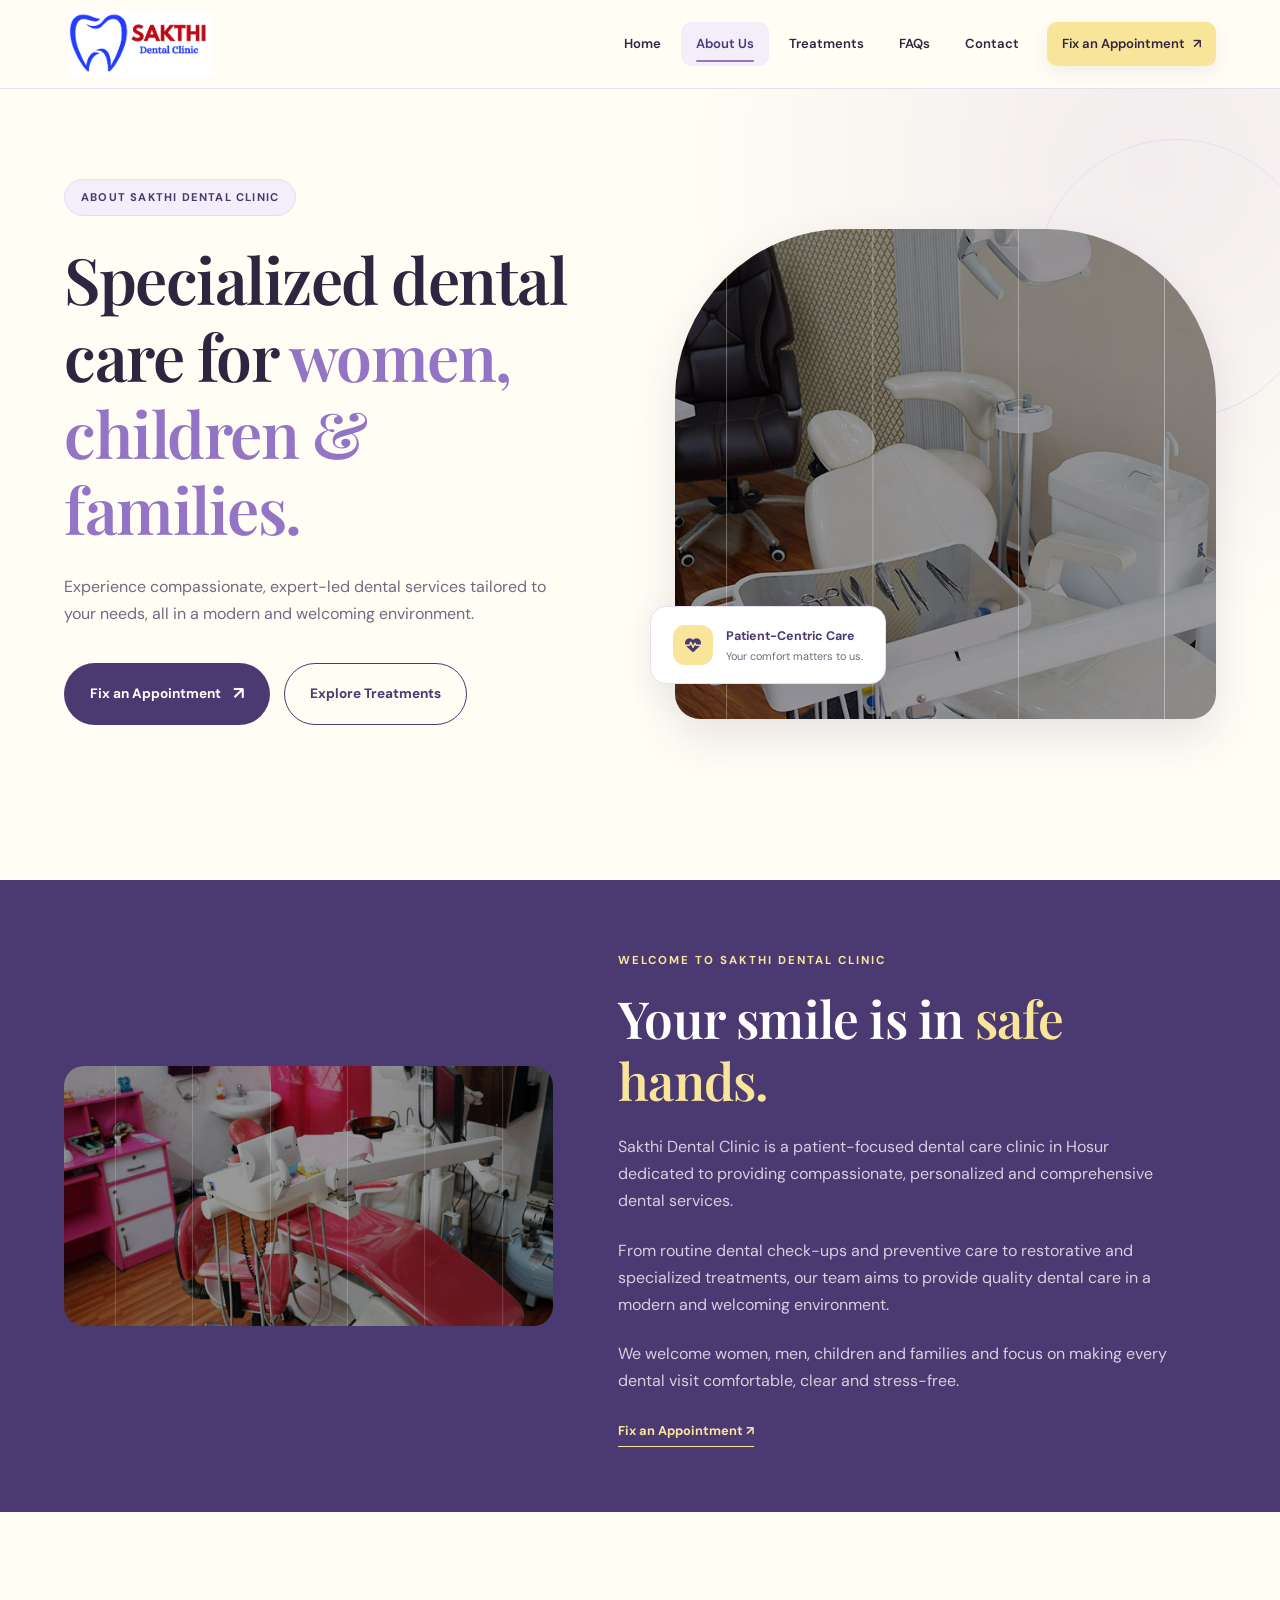
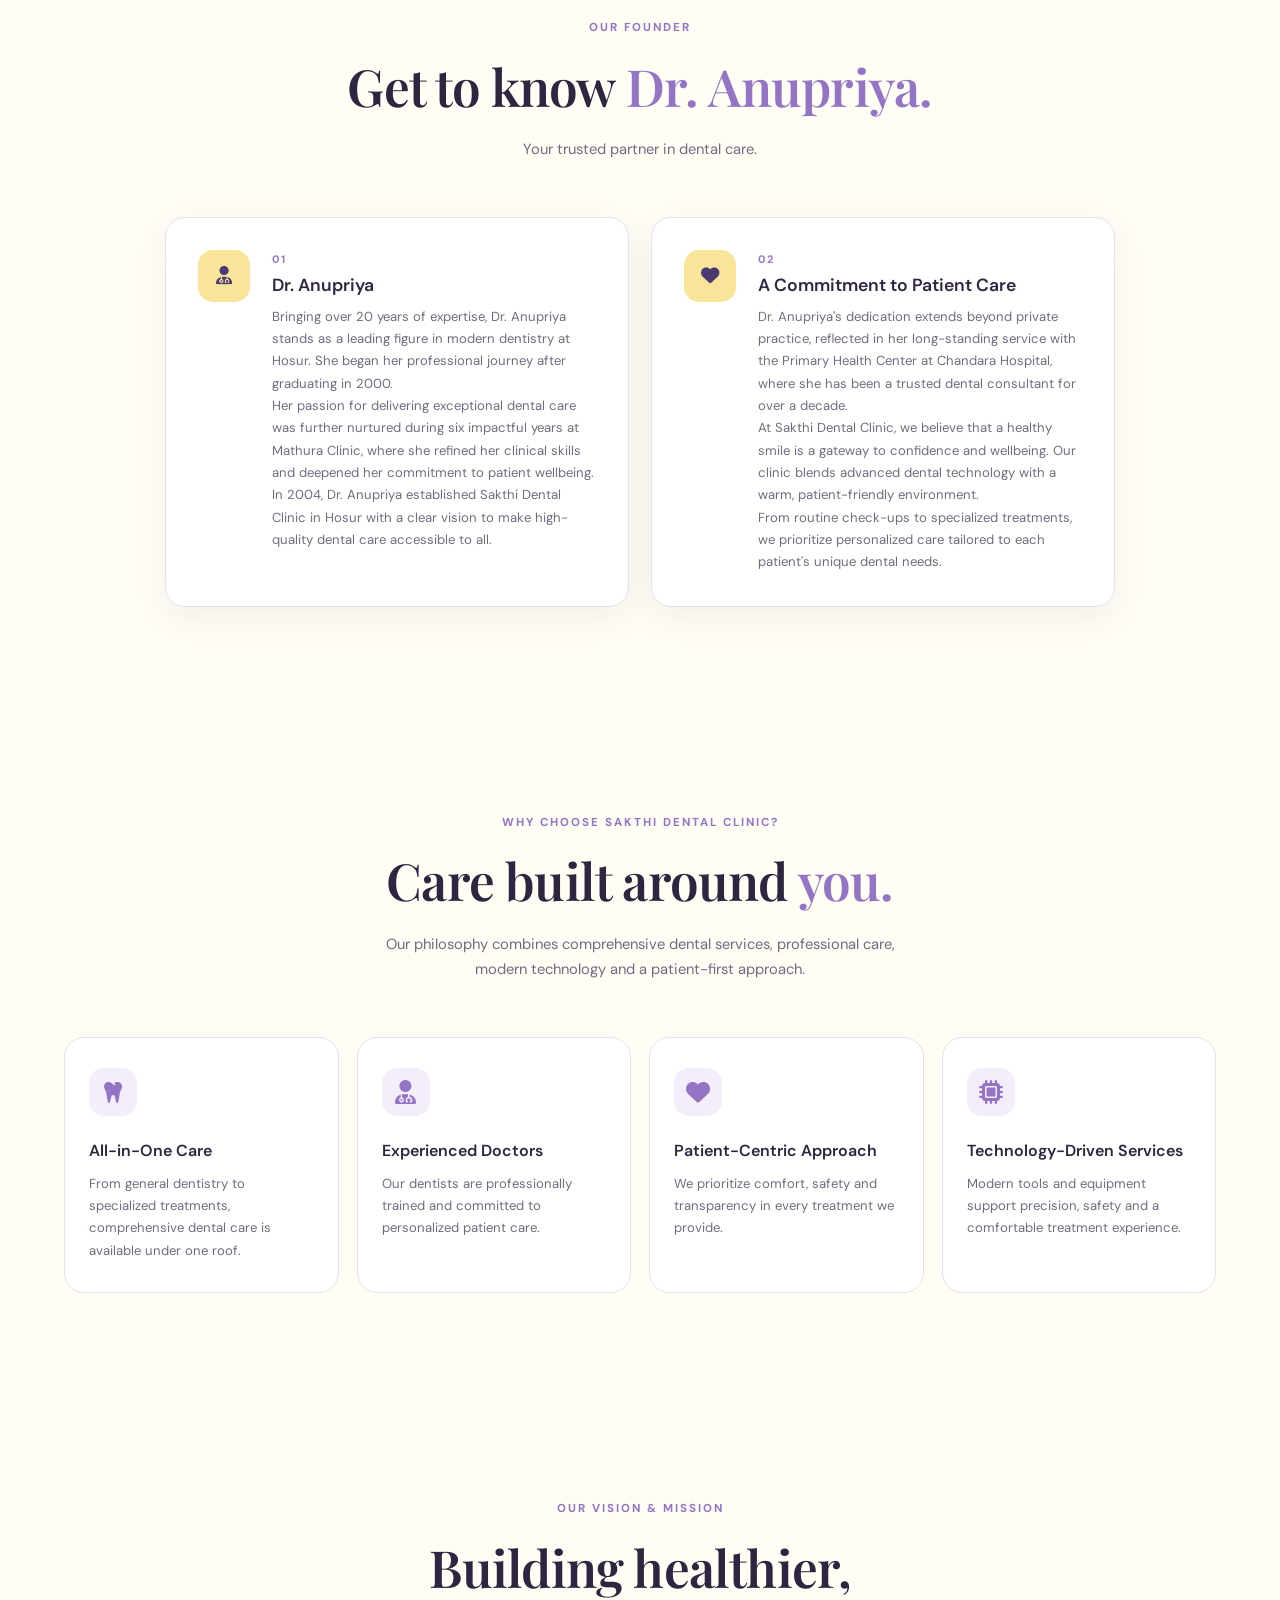
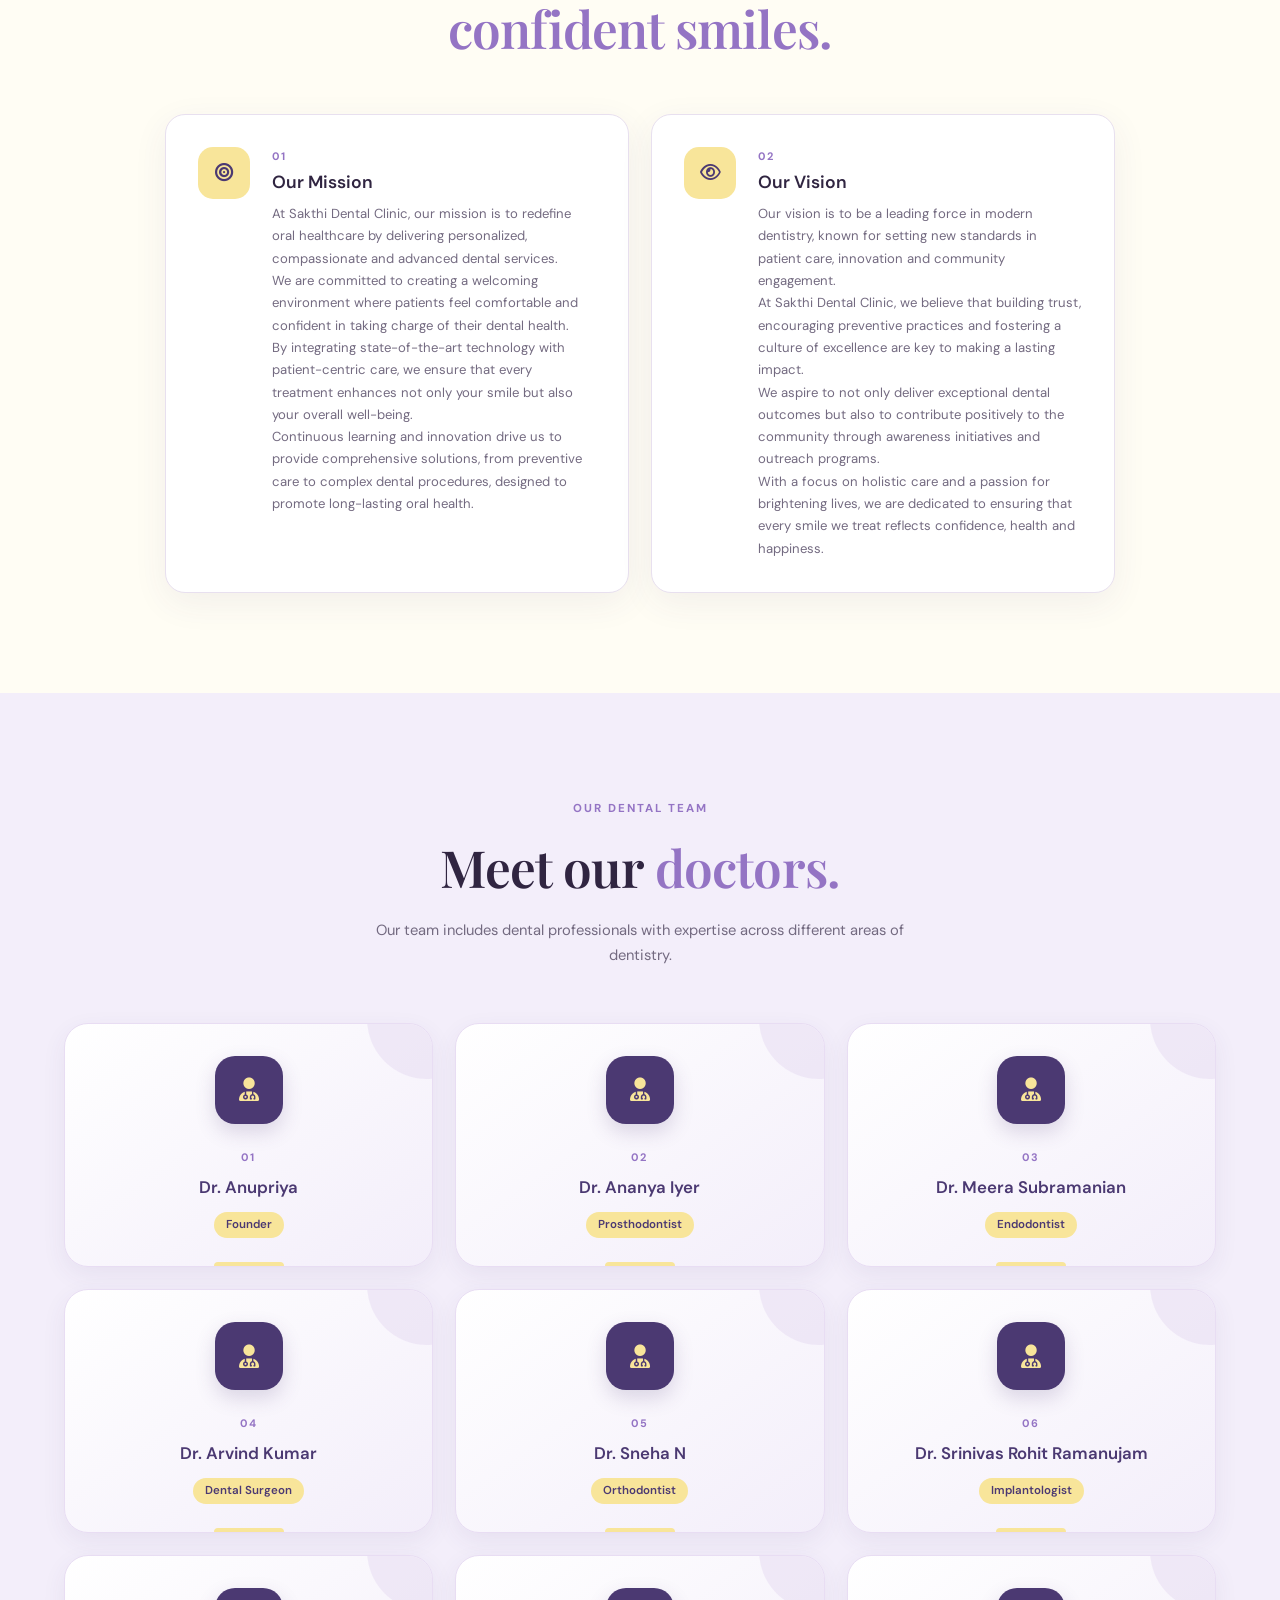
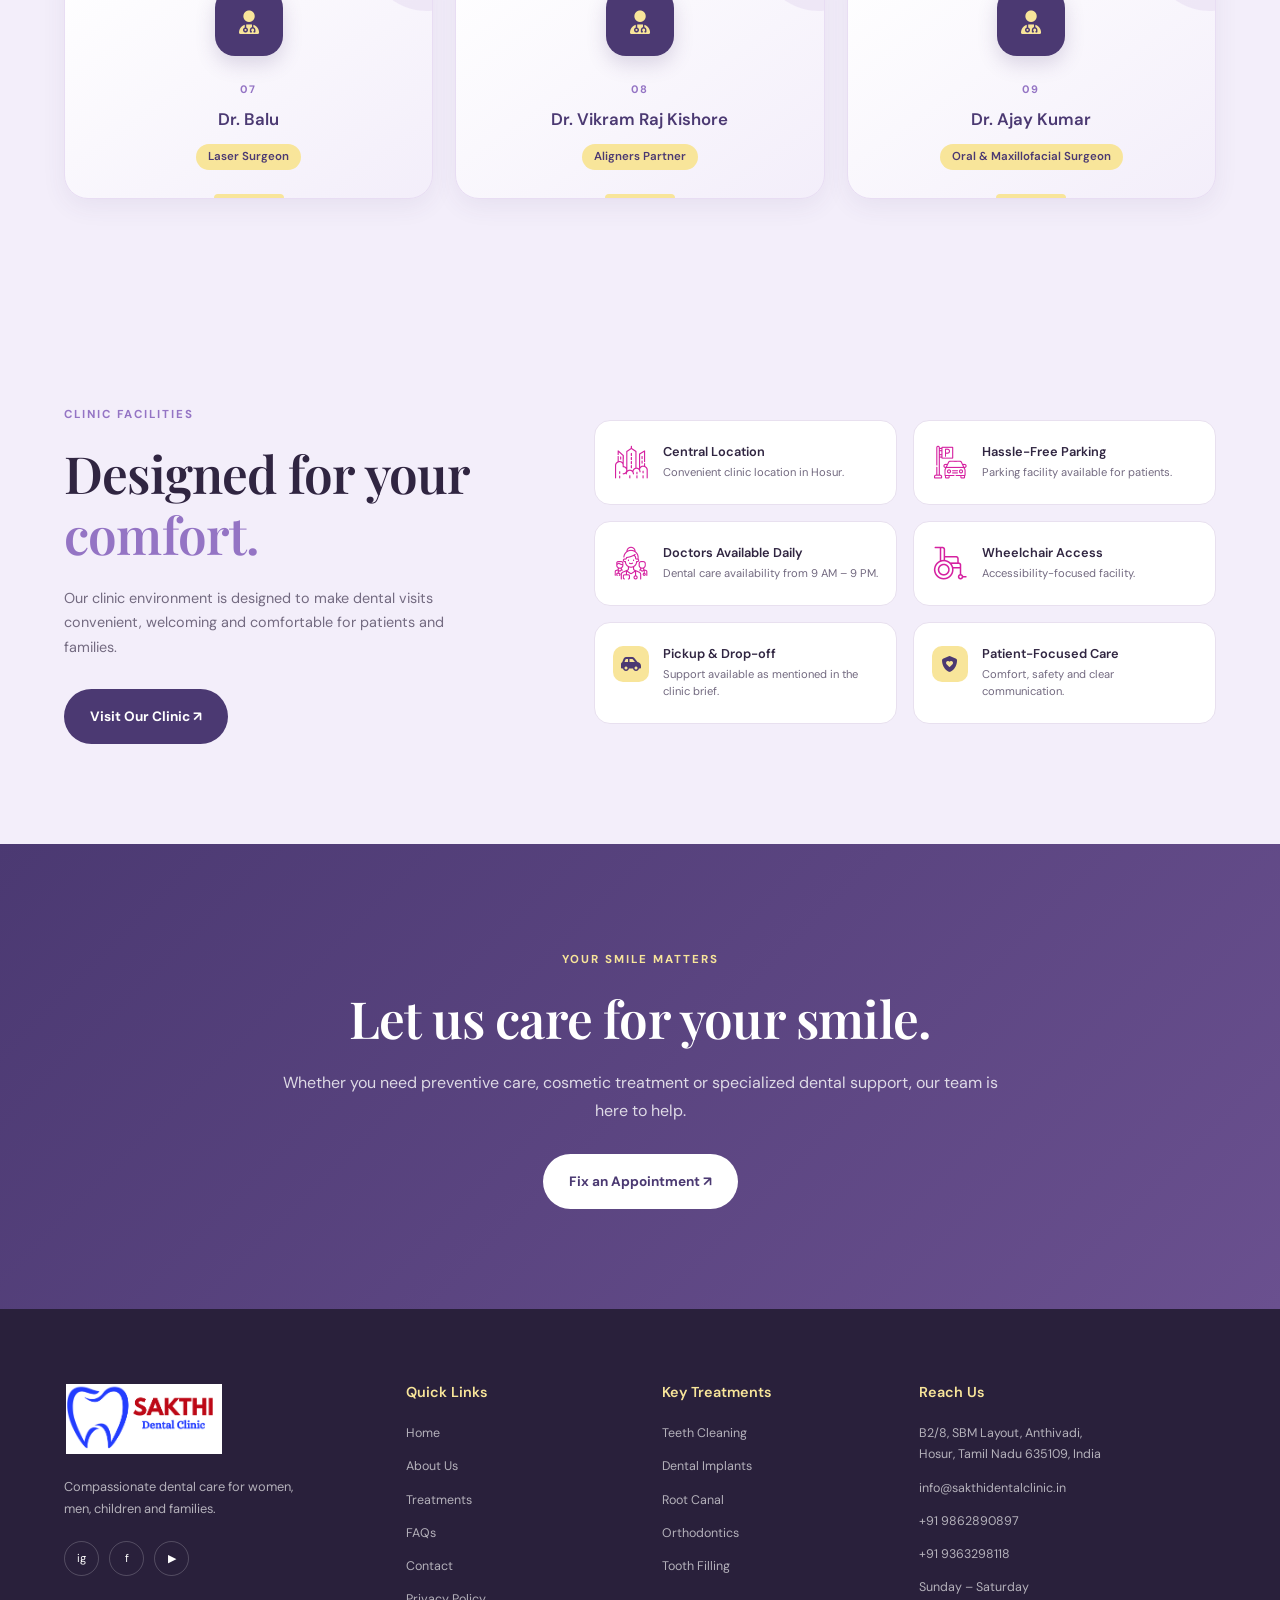
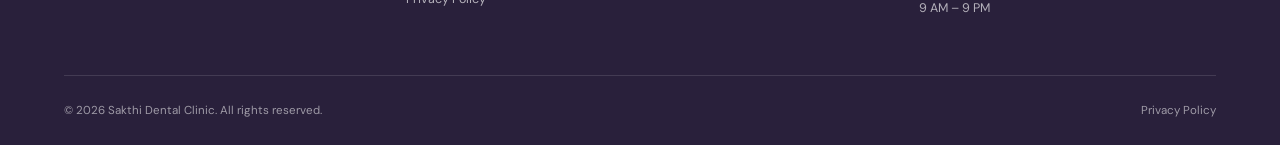
==== commit bfc71529: "Update Sakthi Dental Clinic website" ====
--- a/about.html
+++ b/about.html
@@ -3,887 +3,691 @@
 <head>
     <meta charset="UTF-8">
     <meta name="viewport" content="width=device-width, initial-scale=1.0">
-
     <title>About Us | Sakthi Dental Clinic</title>
-
     <meta name="description"
-          content="Learn about Sakthi Dental Clinic, our doctors, vision, mission, patient care and modern dental facilities.">
-
+        content="Learn about Sakthi Dental Clinic, Dr. Anupriya, our dental team, vision, mission, patient care and modern dental facilities.">
     <link rel="preconnect" href="https://fonts.googleapis.com">
     <link rel="preconnect" href="https://fonts.gstatic.com" crossorigin>
-
     <link href="https://fonts.googleapis.com/css2?family=DM+Sans:wght@400;500;600;700&family=Playfair+Display:wght@500;600;700&display=swap"
-          rel="stylesheet">
-
+        rel="stylesheet">
     <link rel="stylesheet"
-          href="https://cdnjs.cloudflare.com/ajax/libs/font-awesome/6.5.2/css/all.min.css">
-
+        href="https://cdnjs.cloudflare.com/ajax/libs/font-awesome/6.5.2/css/all.min.css">
     <link rel="stylesheet" href="style.css">
 </head>
-
 <body>
-
 <!-- =========================================================
      HEADER
 ========================================================= -->
-
 <header class="site-header">
-
     <div class="container nav-container">
-
         <a href="index.html" class="brand-logo">
             <img src="images/logo/SDC Logo.png"
-                 alt="Sakthi Dental Clinic Logo">
+                alt="Sakthi Dental Clinic Logo">
         </a>
-
         <nav class="main-nav" id="mainNav" aria-label="Main navigation">
-
             <a href="index.html">Home</a>
-
             <a href="about.html" class="active">About Us</a>
-
             <a href="treatments.html">Treatments</a>
-
             <a href="faqs.html">FAQs</a>
-
             <a href="contact.html">Contact</a>
-
-            <a href="contact.html" class="nav-cta">
+            <a href="appointment.html" class="nav-cta">
                 Fix an Appointment
                 <span>↗</span>
             </a>
-
         </nav>
-
         <button class="menu-toggle"
-                id="menuToggle"
-                type="button"
-                aria-label="Open navigation menu"
-                aria-expanded="false">
-
+            id="menuToggle"
+            type="button"
+            aria-label="Open navigation menu"
+            aria-expanded="false">
             <span></span>
             <span></span>
             <span></span>
-
         </button>
-
-    </div>
-
+    </div>
 </header>
-
-
 <main>
-
 <!-- =========================================================
      ABOUT HERO
 ========================================================= -->
-
 <section class="hero-section">
-
     <div class="container hero-grid">
-
         <div class="hero-content">
-
             <span class="eyebrow">
                 ABOUT SAKTHI DENTAL CLINIC
             </span>
-
             <h1>
-                Dental care with
-                <span>care at heart.</span>
+                Specialized dental care for
+                <span>women, children & families.</span>
             </h1>
-
             <p class="hero-description">
-                At Sakthi Dental Clinic, we believe dental care should
-                feel comfortable, clear and patient-focused. We aim to
-                create a welcoming environment for women, men, children
-                and families.
-            </p>
-
+                Experience compassionate, expert-led dental services
+                tailored to your needs, all in a modern and welcoming
+                environment.
+            </p>
             <div class="hero-actions">
-
-                <a href="contact.html" class="btn btn-primary">
+                <a href="appointment.html" class="btn btn-primary">
                     Fix an Appointment
                     <span>↗</span>
                 </a>
-
                 <a href="treatments.html" class="btn btn-outline">
                     Explore Treatments
                 </a>
-
             </div>
-
-        </div>
-
+        </div>
         <div class="hero-visual">
-
             <div class="hero-image-wrapper">
-
                 <img src="images/banners/Banner_img_3.jpg"
-                     alt="Sakthi Dental Clinic"
-                     class="hero-image">
-
+                    alt="Sakthi Dental Clinic"
+                    class="hero-image">
                 <div class="hero-floating-card">
-
                     <div class="floating-icon">
                         <i class="fa-solid fa-heart-pulse"></i>
                     </div>
-
                     <div>
                         <strong>Patient-Centric Care</strong>
                         <p>Your comfort matters to us.</p>
                     </div>
-
-                </div>
-
+                </div>
             </div>
-
             <div class="hero-circle-decoration"></div>
-
-        </div>
-
-    </div>
-
-</section>
-
-
-<!-- =========================================================
-     OUR APPROACH
-========================================================= -->
-
+        </div>
+    </div>
+</section>
+<!-- =========================================================
+     CLINIC OVERVIEW / WELCOME
+========================================================= -->
 <section class="assurance-section">
-
     <div class="container assurance-grid">
-
         <div class="assurance-image">
-
             <img src="images/banners/Banner_img_2.jpg"
-                 alt="Dental care at Sakthi Dental Clinic">
-
-        </div>
-
+                alt="Sakthi Dental Clinic care environment">
+        </div>
         <div class="assurance-content">
-
             <span class="section-label">
-                OUR APPROACH
+                WELCOME TO SAKTHI DENTAL CLINIC
             </span>
-
             <h2>
-                You deserve
-                <span>comfortable care.</span>
+                Your smile is in
+                <span>safe hands.</span>
             </h2>
-
-            <p>
-                We focus on making every dental visit as comfortable
-                and welcoming as possible. From preventive care to
-                specialized treatments, our approach is centered
-                around understanding each patient's needs.
-            </p>
-
-            <p>
-                We combine modern dental practices with compassionate
-                patient care to help individuals and families maintain
-                healthy smiles.
-            </p>
-
-            <a href="treatments.html" class="text-link">
-                Explore Our Treatments ↗
+            <p>
+                Sakthi Dental Clinic is a patient-focused dental care
+                clinic in Hosur dedicated to providing compassionate,
+                personalized and comprehensive dental services.
+            </p>
+            <p>
+                From routine dental check-ups and preventive care to
+                restorative and specialized treatments, our team aims
+                to provide quality dental care in a modern and welcoming
+                environment.
+            </p>
+            <p>
+                We welcome women, men, children and families and focus
+                on making every dental visit comfortable, clear and
+                stress-free.
+            </p>
+            <a href="appointment.html" class="text-link">
+                Fix an Appointment ↗
             </a>
-
-        </div>
-
-    </div>
-
-</section>
-
-
-<!-- =========================================================
-     SIX CORE TOPICS
-========================================================= -->
-
+        </div>
+    </div>
+</section>
+<!-- =========================================================
+     GET TO KNOW DR ANUPRIYA
+========================================================= -->
+<section class="about-values-section section-padding">
+    <div class="container">
+        <div class="section-heading centered">
+            <span class="section-label">
+                OUR FOUNDER
+            </span>
+            <h2>
+                Get to know
+                <span>Dr. Anupriya.</span>
+            </h2>
+            <p>
+                Your trusted partner in dental care.
+            </p>
+        </div>
+        <div class="about-values-grid">
+            <article class="about-value-card">
+                <div class="about-value-icon">
+                    <i class="fa-solid fa-user-doctor"></i>
+                </div>
+                <div>
+                    <span class="about-card-number">
+                        01
+                    </span>
+                    <h3>
+                        Dr. Anupriya
+                    </h3>
+                    <p>
+                        Bringing over 20 years of expertise, Dr. Anupriya
+                        stands as a leading figure in modern dentistry at
+                        Hosur. She began her professional journey after
+                        graduating in 2000.
+                    </p>
+                    <p>
+                        Her passion for delivering exceptional dental care
+                        was further nurtured during six impactful years at
+                        Mathura Clinic, where she refined her clinical skills
+                        and deepened her commitment to patient wellbeing.
+                    </p>
+                    <p>
+                        In 2004, Dr. Anupriya established Sakthi Dental
+                        Clinic in Hosur with a clear vision to make
+                        high-quality dental care accessible to all.
+                    </p>
+                </div>
+            </article>
+            <article class="about-value-card">
+                <div class="about-value-icon">
+                    <i class="fa-solid fa-heart"></i>
+                </div>
+                <div>
+                    <span class="about-card-number">
+                        02
+                    </span>
+                    <h3>
+                        A Commitment to Patient Care
+                    </h3>
+                    <p>
+                        Dr. Anupriya's dedication extends beyond private
+                        practice, reflected in her long-standing service
+                        with the Primary Health Center at Chandara Hospital,
+                        where she has been a trusted dental consultant for
+                        over a decade.
+                    </p>
+                    <p>
+                        At Sakthi Dental Clinic, we believe that a healthy
+                        smile is a gateway to confidence and wellbeing.
+                        Our clinic blends advanced dental technology with
+                        a warm, patient-friendly environment.
+                    </p>
+                    <p>
+                        From routine check-ups to specialized treatments,
+                        we prioritize personalized care tailored to each
+                        patient's unique dental needs.
+                    </p>
+                </div>
+            </article>
+        </div>
+    </div>
+</section>
+<!-- =========================================================
+     WHY CHOOSE SAKTHI DENTAL CLINIC
+========================================================= -->
 <section class="why-section section-padding">
-
     <div class="container">
-
         <div class="section-heading centered">
-
             <span class="section-label">
-                WHY SAKTHI DENTAL CLINIC
+                WHY CHOOSE SAKTHI DENTAL CLINIC?
             </span>
-
             <h2>
                 Care built around
                 <span>you.</span>
             </h2>
-
-            <p>
-                Our approach combines compassionate care, modern
-                dentistry and a welcoming environment for every patient.
-            </p>
-
-        </div>
-
-
+            <p>
+                Our philosophy combines comprehensive dental services,
+                professional care, modern technology and a patient-first
+                approach.
+            </p>
+        </div>
         <div class="features-grid about-features-grid">
-
-    <!-- 01 -->
-    <article class="feature-card">
-
-        <div class="feature-icon">
-            <i class="fa-solid fa-heart"></i>
-        </div>
-
-        <h3>
-            Patient-Centric Care
-        </h3>
-
-        <p>
-            We listen to our patients and focus on comfort,
-            safety and clear communication throughout their care.
-        </p>
-
-    </article>
-
-
-    <!-- 02 -->
-    <article class="feature-card">
-
-        <div class="feature-icon">
-            <i class="fa-solid fa-tooth"></i>
-        </div>
-
-        <h3>
-            Modern Dentistry
-        </h3>
-
-        <p>
-            Modern dental practices and technology support
-            quality care and a comfortable treatment experience.
-        </p>
-
-    </article>
-
-
-    <!-- 03 -->
-    <article class="feature-card">
-
-        <div class="feature-icon">
-            <i class="fa-solid fa-people-group"></i>
-        </div>
-
-        <h3>
-            Family-Friendly
-        </h3>
-
-        <p>
-            We provide a welcoming environment for women,
-            men, children and families.
-        </p>
-
-    </article>
-
-
-    <!-- 04 -->
-    <article class="feature-card">
-
-        <div class="feature-icon">
-            <i class="fa-solid fa-shield-heart"></i>
-        </div>
-
-        <h3>
-            Comfortable Environment
-        </h3>
-
-        <p>
-            We aim to make every visit calm, convenient,
-            respectful and welcoming for our patients.
-        </p>
-
-    </article>
-
-</div>
-
-            
-            
-
-        
-
-</section>
-
-
+            <!-- 01 -->
+            <article class="feature-card">
+                <div class="feature-icon">
+                    <i class="fa-solid fa-tooth"></i>
+                </div>
+                <h3>
+                    All-in-One Care
+                </h3>
+                <p>
+                    From general dentistry to specialized treatments,
+                    comprehensive dental care is available under one roof.
+                </p>
+            </article>
+            <!-- 02 -->
+            <article class="feature-card">
+                <div class="feature-icon">
+                    <i class="fa-solid fa-user-doctor"></i>
+                </div>
+                <h3>
+                    Experienced Doctors
+                </h3>
+                <p>
+                    Our dentists are professionally trained and committed
+                    to personalized patient care.
+                </p>
+            </article>
+            <!-- 03 -->
+            <article class="feature-card">
+                <div class="feature-icon">
+                    <i class="fa-solid fa-heart"></i>
+                </div>
+                <h3>
+                    Patient-Centric Approach
+                </h3>
+                <p>
+                    We prioritize comfort, safety and transparency in
+                    every treatment we provide.
+                </p>
+            </article>
+            <!-- 04 -->
+            <article class="feature-card">
+                <div class="feature-icon">
+                    <i class="fa-solid fa-microchip"></i>
+                </div>
+                <h3>
+                    Technology-Driven Services
+                </h3>
+                <p>
+                    Modern tools and equipment support precision,
+                    safety and a comfortable treatment experience.
+                </p>
+            </article>
+        </div>
+    </div>
+</section>
 <!-- =========================================================
      VISION & MISSION
 ========================================================= -->
-
 <section class="about-values-section section-padding">
-
     <div class="container">
-
         <div class="section-heading centered">
-
             <span class="section-label">
                 OUR VISION & MISSION
             </span>
-
             <h2>
-                Care that creates
-                <span>healthy smiles.</span>
+                Building healthier,
+                <span>confident smiles.</span>
             </h2>
-
-        </div>
-
-
+        </div>
         <div class="about-values-grid">
-
+            <!-- MISSION -->
             <article class="about-value-card">
-
                 <div class="about-value-icon">
-                    <i class="fa-regular fa-eye"></i>
-                </div>
-
+                    <i class="fa-solid fa-bullseye"></i>
+                </div>
                 <div>
-
                     <span class="about-card-number">
                         01
                     </span>
-
+                    <h3>
+                        Our Mission
+                    </h3>
+                    <p>
+                        At Sakthi Dental Clinic, our mission is to redefine
+                        oral healthcare by delivering personalized,
+                        compassionate and advanced dental services.
+                    </p>
+                    <p>
+                        We are committed to creating a welcoming environment
+                        where patients feel comfortable and confident in
+                        taking charge of their dental health.
+                    </p>
+                    <p>
+                        By integrating state-of-the-art technology with
+                        patient-centric care, we ensure that every treatment
+                        enhances not only your smile but also your overall
+                        well-being.
+                    </p>
+                    <p>
+                        Continuous learning and innovation drive us to
+                        provide comprehensive solutions, from preventive
+                        care to complex dental procedures, designed to
+                        promote long-lasting oral health.
+                    </p>
+                </div>
+            </article>
+            <!-- VISION -->
+            <article class="about-value-card">
+                <div class="about-value-icon">
+                    <i class="fa-regular fa-eye"></i>
+                </div>
+                <div>
+                    <span class="about-card-number">
+                        02
+                    </span>
                     <h3>
                         Our Vision
                     </h3>
-
-                    <p>
-                        To create a trusted and welcoming dental care
-                        environment where patients and families can
-                        receive quality care and feel confident about
-                        their oral health.
-                    </p>
-
-                </div>
-
-            </article>
-
-
-            <article class="about-value-card">
-
-                <div class="about-value-icon">
-                    <i class="fa-solid fa-bullseye"></i>
-                </div>
-
-                <div>
-
-                    <span class="about-card-number">
-                        02
-                    </span>
-
-                    <h3>
-                        Our Mission
-                    </h3>
-
-                    <p>
-                        To provide compassionate, patient-focused
-                        dental care while using modern practices and
-                        clear communication to support every patient's
-                        dental needs.
-                    </p>
-
-                </div>
-
-            </article>
-
-        </div>
-
-    </div>
-
-</section>
-
-
+                    <p>
+                        Our vision is to be a leading force in modern
+                        dentistry, known for setting new standards in
+                        patient care, innovation and community engagement.
+                    </p>
+                    <p>
+                        At Sakthi Dental Clinic, we believe that building
+                        trust, encouraging preventive practices and
+                        fostering a culture of excellence are key to
+                        making a lasting impact.
+                    </p>
+                    <p>
+                        We aspire to not only deliver exceptional dental
+                        outcomes but also to contribute positively to the
+                        community through awareness initiatives and
+                        outreach programs.
+                    </p>
+                    <p>
+                        With a focus on holistic care and a passion for
+                        brightening lives, we are dedicated to ensuring
+                        that every smile we treat reflects confidence,
+                        health and happiness.
+                    </p>
+                </div>
+            </article>
+        </div>
+    </div>
+</section>
 <!-- =========================================================
      DOCTORS TEAM
 ========================================================= -->
-
 <section class="doctors-section section-padding">
-
     <div class="container">
-
         <div class="section-heading centered">
-
             <span class="section-label">
                 OUR DENTAL TEAM
             </span>
-
             <h2>
                 Meet our
                 <span>doctors.</span>
             </h2>
-
             <p>
                 Our team includes dental professionals with expertise
                 across different areas of dentistry.
             </p>
-
-        </div>
-
-
+        </div>
         <div class="doctors-grid">
-
             <!-- Doctor 01 -->
-
-            <article class="doctor-card">
-
-                <div class="doctor-icon">
-                    <i class="fa-solid fa-user-doctor"></i>
-                </div>
-
+            <article class="doctor-card">
+                <div class="doctor-icon">
+                    <i class="fa-solid fa-user-doctor"></i>
+                </div>
                 <span class="doctor-number">01</span>
-
                 <h3>
                     Dr. Anupriya
                 </h3>
-
                 <p>
                     Founder
                 </p>
-
-            </article>
-
-
+            </article>
             <!-- Doctor 02 -->
-
-            <article class="doctor-card">
-
-                <div class="doctor-icon">
-                    <i class="fa-solid fa-user-doctor"></i>
-                </div>
-
+            <article class="doctor-card">
+                <div class="doctor-icon">
+                    <i class="fa-solid fa-user-doctor"></i>
+                </div>
                 <span class="doctor-number">02</span>
-
                 <h3>
                     Dr. Ananya Iyer
                 </h3>
-
                 <p>
                     Prosthodontist
                 </p>
-
-            </article>
-
-
+            </article>
             <!-- Doctor 03 -->
-
-            <article class="doctor-card">
-
-                <div class="doctor-icon">
-                    <i class="fa-solid fa-user-doctor"></i>
-                </div>
-
+            <article class="doctor-card">
+                <div class="doctor-icon">
+                    <i class="fa-solid fa-user-doctor"></i>
+                </div>
                 <span class="doctor-number">03</span>
-
                 <h3>
                     Dr. Meera Subramanian
                 </h3>
-
                 <p>
                     Endodontist
                 </p>
-
-            </article>
-
-
+            </article>
             <!-- Doctor 04 -->
-
-            <article class="doctor-card">
-
-                <div class="doctor-icon">
-                    <i class="fa-solid fa-user-doctor"></i>
-                </div>
-
+            <article class="doctor-card">
+                <div class="doctor-icon">
+                    <i class="fa-solid fa-user-doctor"></i>
+                </div>
                 <span class="doctor-number">04</span>
-
                 <h3>
                     Dr. Arvind Kumar
                 </h3>
-
                 <p>
                     Dental Surgeon
                 </p>
-
-            </article>
-
-
+            </article>
             <!-- Doctor 05 -->
-
-            <article class="doctor-card">
-
-                <div class="doctor-icon">
-                    <i class="fa-solid fa-user-doctor"></i>
-                </div>
-
+            <article class="doctor-card">
+                <div class="doctor-icon">
+                    <i class="fa-solid fa-user-doctor"></i>
+                </div>
                 <span class="doctor-number">05</span>
-
                 <h3>
                     Dr. Sneha N
                 </h3>
-
                 <p>
                     Orthodontist
                 </p>
-
-            </article>
-
-
+            </article>
             <!-- Doctor 06 -->
-
-            <article class="doctor-card">
-
-                <div class="doctor-icon">
-                    <i class="fa-solid fa-user-doctor"></i>
-                </div>
-
+            <article class="doctor-card">
+                <div class="doctor-icon">
+                    <i class="fa-solid fa-user-doctor"></i>
+                </div>
                 <span class="doctor-number">06</span>
-
                 <h3>
                     Dr. Srinivas Rohit Ramanujam
                 </h3>
-
                 <p>
                     Implantologist
                 </p>
-
-            </article>
-
-
+            </article>
             <!-- Doctor 07 -->
-
-            <article class="doctor-card">
-
-                <div class="doctor-icon">
-                    <i class="fa-solid fa-user-doctor"></i>
-                </div>
-
+            <article class="doctor-card">
+                <div class="doctor-icon">
+                    <i class="fa-solid fa-user-doctor"></i>
+                </div>
                 <span class="doctor-number">07</span>
-
                 <h3>
                     Dr. Balu
                 </h3>
-
                 <p>
                     Laser Surgeon
                 </p>
-
-            </article>
-
-
+            </article>
             <!-- Doctor 08 -->
-
-            <article class="doctor-card">
-
-                <div class="doctor-icon">
-                    <i class="fa-solid fa-user-doctor"></i>
-                </div>
-
+            <article class="doctor-card">
+                <div class="doctor-icon">
+                    <i class="fa-solid fa-user-doctor"></i>
+                </div>
                 <span class="doctor-number">08</span>
-
                 <h3>
                     Dr. Vikram Raj Kishore
                 </h3>
-
                 <p>
                     Aligners Partner
                 </p>
-
-            </article>
-
-
+            </article>
             <!-- Doctor 09 -->
-
-            <article class="doctor-card">
-
-                <div class="doctor-icon">
-                    <i class="fa-solid fa-user-doctor"></i>
-                </div>
-
+            <article class="doctor-card">
+                <div class="doctor-icon">
+                    <i class="fa-solid fa-user-doctor"></i>
+                </div>
                 <span class="doctor-number">09</span>
-
                 <h3>
                     Dr. Ajay Kumar
                 </h3>
-
                 <p>
                     Oral &amp; Maxillofacial Surgeon
                 </p>
-
-            </article>
-
-        </div>
-
-    </div>
-
-</section>
-
-
+            </article>
+        </div>
+    </div>
+</section>
 <!-- =========================================================
      FACILITIES
 ========================================================= -->
-
 <section class="facilities-section section-padding">
-
     <div class="container">
-
         <div class="facilities-layout">
-
             <div class="facilities-content">
-
                 <span class="section-label">
-                    OUR FACILITIES
+                    CLINIC FACILITIES
                 </span>
-
                 <h2>
                     Designed for your
                     <span>comfort.</span>
                 </h2>
-
-                <p>
-                    We provide a welcoming clinic environment with
-                    facilities intended to make your visit convenient
-                    and comfortable.
-                </p>
-
+                <p>
+                    Our clinic environment is designed to make dental
+                    visits convenient, welcoming and comfortable for
+                    patients and families.
+                </p>
                 <a href="contact.html" class="btn btn-primary">
                     Visit Our Clinic ↗
                 </a>
-
             </div>
-
-
             <div class="facilities-grid">
-
                 <div class="facility-item">
-
                     <img src="images/icons/Icon-city-center.png"
-                         alt="Central location">
-
+                        alt="Central location">
                     <div>
                         <h3>Central Location</h3>
-                        <p>Convenient clinic location.</p>
-                    </div>
-
-                </div>
-
-
+                        <p>Convenient clinic location in Hosur.</p>
+                    </div>
+                </div>
                 <div class="facility-item">
-
                     <img src="images/icons/car_parking.png"
-                         alt="Parking">
-
+                        alt="Parking facility">
                     <div>
                         <h3>Hassle-Free Parking</h3>
-                        <p>Parking facility available.</p>
-                    </div>
-
-                </div>
-
-
+                        <p>Parking facility available for patients.</p>
+                    </div>
+                </div>
                 <div class="facility-item">
-
                     <img src="images/icons/Icon-doctors.png"
-                         alt="Doctors">
-
+                        alt="Doctors available">
                     <div>
-                        <h3>Doctor Availability</h3>
-                        <p>Daily dental care availability.</p>
-                    </div>
-
-                </div>
-
-
+                        <h3>Doctors Available Daily</h3>
+                        <p>Dental care availability from 9 AM – 9 PM.</p>
+                    </div>
+                </div>
                 <div class="facility-item">
-
                     <img src="images/icons/Icon-wheel-chair.png"
-                         alt="Wheelchair access">
-
+                        alt="Wheelchair access">
                     <div>
                         <h3>Wheelchair Access</h3>
                         <p>Accessibility-focused facility.</p>
                     </div>
-
-                </div>
-
-
+                </div>
                 <div class="facility-item">
-
                     <div class="facility-symbol">
                         <i class="fa-solid fa-car-side"></i>
                     </div>
-
                     <div>
                         <h3>Pickup &amp; Drop-off</h3>
-                        <p>Support listed in the clinic brief.</p>
-                    </div>
-
-                </div>
-
-
+                        <p>Support available as mentioned in the clinic brief.</p>
+                    </div>
+                </div>
                 <div class="facility-item">
-
                     <div class="facility-symbol">
-                        <i class="fa-regular fa-clock"></i>
-                    </div>
-
+                        <i class="fa-solid fa-shield-heart"></i>
+                    </div>
                     <div>
-                        <h3>Clinic Timings</h3>
-                        <p>9 AM – 7 PM.</p>
-                    </div>
-
-                </div>
-
+                        <h3>Patient-Focused Care</h3>
+                        <p>Comfort, safety and clear communication.</p>
+                    </div>
+                </div>
             </div>
-
-        </div>
-
-    </div>
-
-</section>
-
-
+        </div>
+    </div>
+</section>
 <!-- =========================================================
      FINAL CTA
 ========================================================= -->
-
 <section class="final-cta-section">
-
     <div class="container final-cta-content">
-
         <span class="section-label">
             YOUR SMILE MATTERS
         </span>
-
         <h2>
             Let us care for
             your smile.
         </h2>
-
         <p>
-            Explore our treatments or get in touch with
-            Sakthi Dental Clinic.
+            Whether you need preventive care, cosmetic treatment or
+            specialized dental support, our team is here to help.
         </p>
-
-        <a href="contact.html" class="btn btn-light">
+        <a href="appointment.html" class="btn btn-light">
             Fix an Appointment ↗
         </a>
-
-    </div>
-
-</section>
-
+    </div>
+</section>
 </main>
-
-
 <!-- =========================================================
      FOOTER
 ========================================================= -->
-
 <footer class="site-footer">
-
     <div class="container footer-grid">
-
         <div class="footer-brand">
-
             <a href="index.html" class="footer-logo">
                 <img src="images/logo/SDC Logo.png"
-                     alt="Sakthi Dental Clinic Logo">
+                    alt="Sakthi Dental Clinic Logo">
             </a>
-
             <p>
                 Compassionate dental care for women, men,
                 children and families.
             </p>
-
             <div class="footer-socials">
-
                 <a href="#" aria-label="Instagram">ig</a>
                 <a href="#" aria-label="Facebook">f</a>
                 <a href="#" aria-label="YouTube">▶</a>
-
             </div>
-
-        </div>
-
-
+        </div>
         <div class="footer-column">
-
             <h3>Quick Links</h3>
-
             <a href="index.html">Home</a>
             <a href="about.html">About Us</a>
             <a href="treatments.html">Treatments</a>
             <a href="faqs.html">FAQs</a>
             <a href="contact.html">Contact</a>
             <a href="privacy.html">Privacy Policy</a>
-
-        </div>
-
-
+        </div>
         <div class="footer-column">
-
             <h3>Key Treatments</h3>
-
             <a href="treatments.html">Teeth Cleaning</a>
             <a href="treatments.html">Dental Implants</a>
             <a href="treatments.html">Root Canal</a>
             <a href="treatments.html">Orthodontics</a>
             <a href="treatments.html">Tooth Filling</a>
-
-        </div>
-
-
+        </div>
         <div class="footer-column footer-contact">
-
             <h3>Reach Us</h3>
-
             <p>
                 B2/8, SBM Layout, Anthivadi,<br>
                 Hosur, Tamil Nadu 635109, India
             </p>
-
             <a href="mailto:info@sakthidentalclinic.in">
                 info@sakthidentalclinic.in
             </a>
-
             <a href="tel:+919862890897">
                 +91 9862890897
             </a>
-
             <a href="tel:+919363298118">
                 +91 9363298118
             </a>
-
             <p>
                 Sunday – Saturday<br>
-                9 AM – 7 PM
-            </p>
-
-        </div>
-
-    </div>
-
-
+                9 AM – 9 PM
+            </p>
+        </div>
+    </div>
     <div class="container footer-bottom">
-
         <p>
             © 2026 Sakthi Dental Clinic.
             All rights reserved.
         </p>
-
         <a href="privacy.html">
             Privacy Policy
         </a>
-
-    </div>
-
+    </div>
 </footer>
-
-
 <script src="script.js"></script>
-
 </body>
 </html>
--- a/style.css
+++ b/style.css
@@ -1332,61 +1332,163 @@
 /* =========================================================
    ABOUT PAGE - DOCTORS
    ========================================================= */
+/* =========================================================
+   ABOUT PAGE - DOCTORS
+   PREMIUM LAVENDER DOCTOR CARDS
+   ========================================================= */
+
 .doctors-section {
     background: var(--light-purple);
 }
+
 .doctors-grid {
     display: grid;
     grid-template-columns: repeat(3, 1fr);
-    gap: 20px;
-}
+    gap: 22px;
+}
+
 .doctor-card {
     position: relative;
-    background: var(--white);
-    border: 1px solid var(--border-color);
-    border-radius: var(--radius-medium);
-    padding: 30px 25px;
+    background:
+        linear-gradient(
+            145deg,
+            var(--white) 0%,
+            var(--light-purple) 100%
+        );
+    border: 1px solid var(--soft-lilac);
+    border-radius: 24px;
+    padding: 32px 25px 28px;
     text-align: center;
     overflow: hidden;
+
+    box-shadow: 0 8px 25px rgba(75, 57, 114, 0.07);
+
     transition:
         transform 0.3s ease,
         box-shadow 0.3s ease,
         border-color 0.3s ease;
 }
+
+/* Decorative top glow */
+.doctor-card::before {
+    content: "";
+    position: absolute;
+    width: 120px;
+    height: 120px;
+    top: -65px;
+    right: -55px;
+    background: var(--soft-lilac);
+    border-radius: 50%;
+    opacity: 0.55;
+}
+
+/* Small bottom accent */
+.doctor-card::after {
+    content: "";
+    position: absolute;
+    width: 70px;
+    height: 4px;
+    left: 50%;
+    bottom: 0;
+    transform: translateX(-50%);
+    background: var(--butter-yellow);
+    border-radius: 10px 10px 0 0;
+    transition: width 0.3s ease;
+}
+
 .doctor-card:hover {
-    transform: translateY(-6px);
-    box-shadow: var(--shadow-hover);
-    border-color: var(--soft-lilac);
-}
+    transform: translateY(-8px);
+    box-shadow: 0 18px 40px rgba(75, 57, 114, 0.14);
+    border-color: var(--soft-purple);
+}
+
+.doctor-card:hover::after {
+    width: 110px;
+}
+
+/* Doctor icon */
 .doctor-icon {
+    position: relative;
+    z-index: 2;
+
     display: grid;
     place-items: center;
-    width: 58px;
-    height: 58px;
+
+    width: 68px;
+    height: 68px;
+
     margin: 0 auto 18px;
-    border-radius: 17px;
-    background: var(--light-purple);
+
+    border-radius: 20px;
+
+    background: var(--deep-purple);
+    color: var(--butter-yellow);
+
+    font-size: 1.45rem;
+
+    box-shadow:
+        0 8px 20px rgba(75, 57, 114, 0.18);
+
+    transition:
+        transform 0.3s ease,
+        background 0.3s ease;
+}
+
+.doctor-card:hover .doctor-icon {
+    transform: translateY(-3px) scale(1.04);
+    background: var(--soft-purple);
+    color: var(--white);
+}
+
+/* Doctor number */
+.doctor-number {
+    position: relative;
+    z-index: 2;
+
+    display: inline-block;
+
     color: var(--soft-purple);
-    font-size: 1.35rem;
-}
-.doctor-number {
+
+    font-size: 0.68rem;
+    font-weight: 700;
+
+    letter-spacing: 2px;
+
+    margin-bottom: 9px;
+}
+
+/* Doctor name */
+.doctor-card h3 {
+    position: relative;
+    z-index: 2;
+
+    color: var(--deep-purple);
+
+    font-size: 1.05rem;
+    line-height: 1.4;
+
+    margin-bottom: 10px;
+}
+
+/* Specialty */
+.doctor-card p {
+    position: relative;
+    z-index: 2;
+
     display: inline-block;
-    color: var(--soft-purple);
-    font-size: 0.65rem;
-    font-weight: 700;
-    letter-spacing: 1.5px;
-    margin-bottom: 8px;
-}
-.doctor-card h3 {
-    color: var(--text-dark);
-    font-size: 1rem;
+
+    color: var(--deep-purple);
+
+    background: var(--butter-yellow);
+
+    padding: 5px 12px;
+
+    border-radius: 100px;
+
+    font-size: 0.72rem;
+    font-weight: 600;
+
     line-height: 1.4;
-    margin-bottom: 8px;
-}
-.doctor-card p {
-    color: var(--text-light);
-    font-size: 0.76rem;
-    line-height: 1.5;
 }
 /* =========================================================
    ABOUT PAGE - ICON CONSISTENCY
@@ -1425,4 +1527,290 @@
     .doctor-card {
         padding: 27px 22px;
     }
+}
+/* =========================================================
+   APPOINTMENT PAGE
+   ========================================================= */
+
+.appointment-section {
+    background: var(--deep-purple);
+    padding: 90px 0;
+}
+
+.appointment-section .section-heading {
+    margin-bottom: 50px;
+}
+
+.appointment-section .section-label {
+    color: var(--butter-yellow);
+}
+
+.appointment-section .section-heading h2 {
+    color: #ffffff;
+}
+
+.appointment-section .section-heading h2 span {
+    color: var(--butter-yellow);
+}
+
+.appointment-section .section-heading p {
+    color: #eee8f4;
+}
+
+
+/* APPOINTMENT LAYOUT */
+
+.appointment-layout {
+    display: grid;
+    grid-template-columns: 1.35fr 0.65fr;
+    gap: 45px;
+    align-items: start;
+}
+
+
+/* FORM CARD */
+
+.appointment-form-card {
+    background: #ffffff;
+    border-radius: 20px;
+    padding: 40px;
+    box-shadow: 0 15px 40px rgba(0, 0, 0, 0.12);
+}
+
+.appointment-form-card form {
+    width: 100%;
+}
+
+
+/* FORM ROW */
+
+.appointment-form-card .form-row {
+    display: grid;
+    grid-template-columns: repeat(2, 1fr);
+    gap: 22px;
+}
+
+
+/* FORM GROUP */
+
+.appointment-form-card .form-group {
+    margin-bottom: 22px;
+}
+
+.appointment-form-card .form-group label {
+    display: block;
+    color: #302541;
+    font-family: "DM Sans", sans-serif;
+    font-size: 14px;
+    font-weight: 600;
+    margin-bottom: 9px;
+}
+
+
+/* INPUTS */
+
+.appointment-form-card input,
+.appointment-form-card select,
+.appointment-form-card textarea {
+    width: 100%;
+    box-sizing: border-box;
+    background: #ffffff;
+    color: #302541;
+    border: 1px solid #ddd7e7;
+    border-radius: 8px;
+    padding: 14px 15px;
+    font-family: "DM Sans", sans-serif;
+    font-size: 14px;
+    outline: none;
+    transition: border-color 0.25s ease,
+                box-shadow 0.25s ease;
+}
+
+
+/* SELECT */
+
+.appointment-form-card select {
+    cursor: pointer;
+    appearance: auto;
+}
+
+
+/* PLACEHOLDER */
+
+.appointment-form-card input::placeholder,
+.appointment-form-card textarea::placeholder {
+    color: #81788c;
+    opacity: 1;
+}
+
+
+/* FOCUS */
+
+.appointment-form-card input:focus,
+.appointment-form-card select:focus,
+.appointment-form-card textarea:focus {
+    border-color: var(--soft-purple);
+    box-shadow: 0 0 0 3px rgba(148, 116, 196, 0.12);
+}
+
+
+/* TEXTAREA */
+
+.appointment-form-card textarea {
+    resize: vertical;
+    min-height: 120px;
+}
+
+
+/* SUBMIT BUTTON */
+
+.appointment-submit {
+    border: none;
+    cursor: pointer;
+    margin-top: 5px;
+}
+
+
+/* APPOINTMENT INFORMATION */
+
+.appointment-info {
+    color: #ffffff;
+    padding: 15px 5px;
+}
+
+.appointment-info .section-label {
+    color: var(--butter-yellow);
+}
+
+.appointment-info h3 {
+    color: #ffffff;
+    font-family: "Playfair Display", serif;
+    font-size: 2.4rem;
+    line-height: 1.2;
+    margin: 15px 0 18px;
+}
+
+.appointment-info h3 span {
+    color: var(--butter-yellow);
+}
+
+.appointment-info > p {
+    color: #eee8f4;
+    font-size: 15px;
+    line-height: 1.8;
+    margin-bottom: 35px;
+}
+
+
+/* INFO ITEMS */
+
+.appointment-info-item {
+    display: flex;
+    align-items: flex-start;
+    gap: 16px;
+    margin-bottom: 27px;
+}
+
+.appointment-info-icon {
+    width: 45px;
+    height: 45px;
+    min-width: 45px;
+    display: grid;
+    place-items: center;
+    background: var(--butter-yellow);
+    color: var(--deep-purple);
+    border-radius: 12px;
+    font-size: 16px;
+}
+
+.appointment-info-item h4 {
+    color: #ffffff;
+    font-size: 15px;
+    margin: 0 0 5px;
+}
+
+.appointment-info-item p {
+    color: #eee8f4;
+    font-size: 13px;
+    line-height: 1.7;
+    margin: 0;
+}
+
+
+/* APPOINTMENT HERO */
+
+.appointment-hero {
+    padding-bottom: 70px;
+}
+
+
+/* MOBILE */
+
+@media (max-width: 768px) {
+
+    .appointment-section {
+        padding: 65px 0;
+    }
+
+    .appointment-layout {
+        grid-template-columns: 1fr;
+        gap: 40px;
+    }
+
+    .appointment-form-card {
+        padding: 28px 22px;
+    }
+
+    .appointment-form-card .form-row {
+        grid-template-columns: 1fr;
+        gap: 0;
+    }
+
+    .appointment-info {
+        text-align: center;
+        padding: 0;
+    }
+
+    .appointment-info > p {
+        margin-left: auto;
+        margin-right: auto;
+    }
+
+    .appointment-info-item {
+        justify-content: center;
+        text-align: left;
+    }
+
+}
+
+
+/* SMALL MOBILE */
+
+@media (max-width: 480px) {
+
+    .appointment-section {
+        padding: 50px 0;
+    }
+
+    .appointment-form-card {
+        padding: 24px 18px;
+        border-radius: 16px;
+    }
+
+    .appointment-info h3 {
+        font-size: 2rem;
+    }
+
+    .appointment-info-item {
+        gap: 12px;
+    }
+
+}
+.appointment-info-item p a {
+    color: inherit;
+    text-decoration: none;
+}
+
+.appointment-info-item p a:hover {
+    text-decoration: underline;
 }
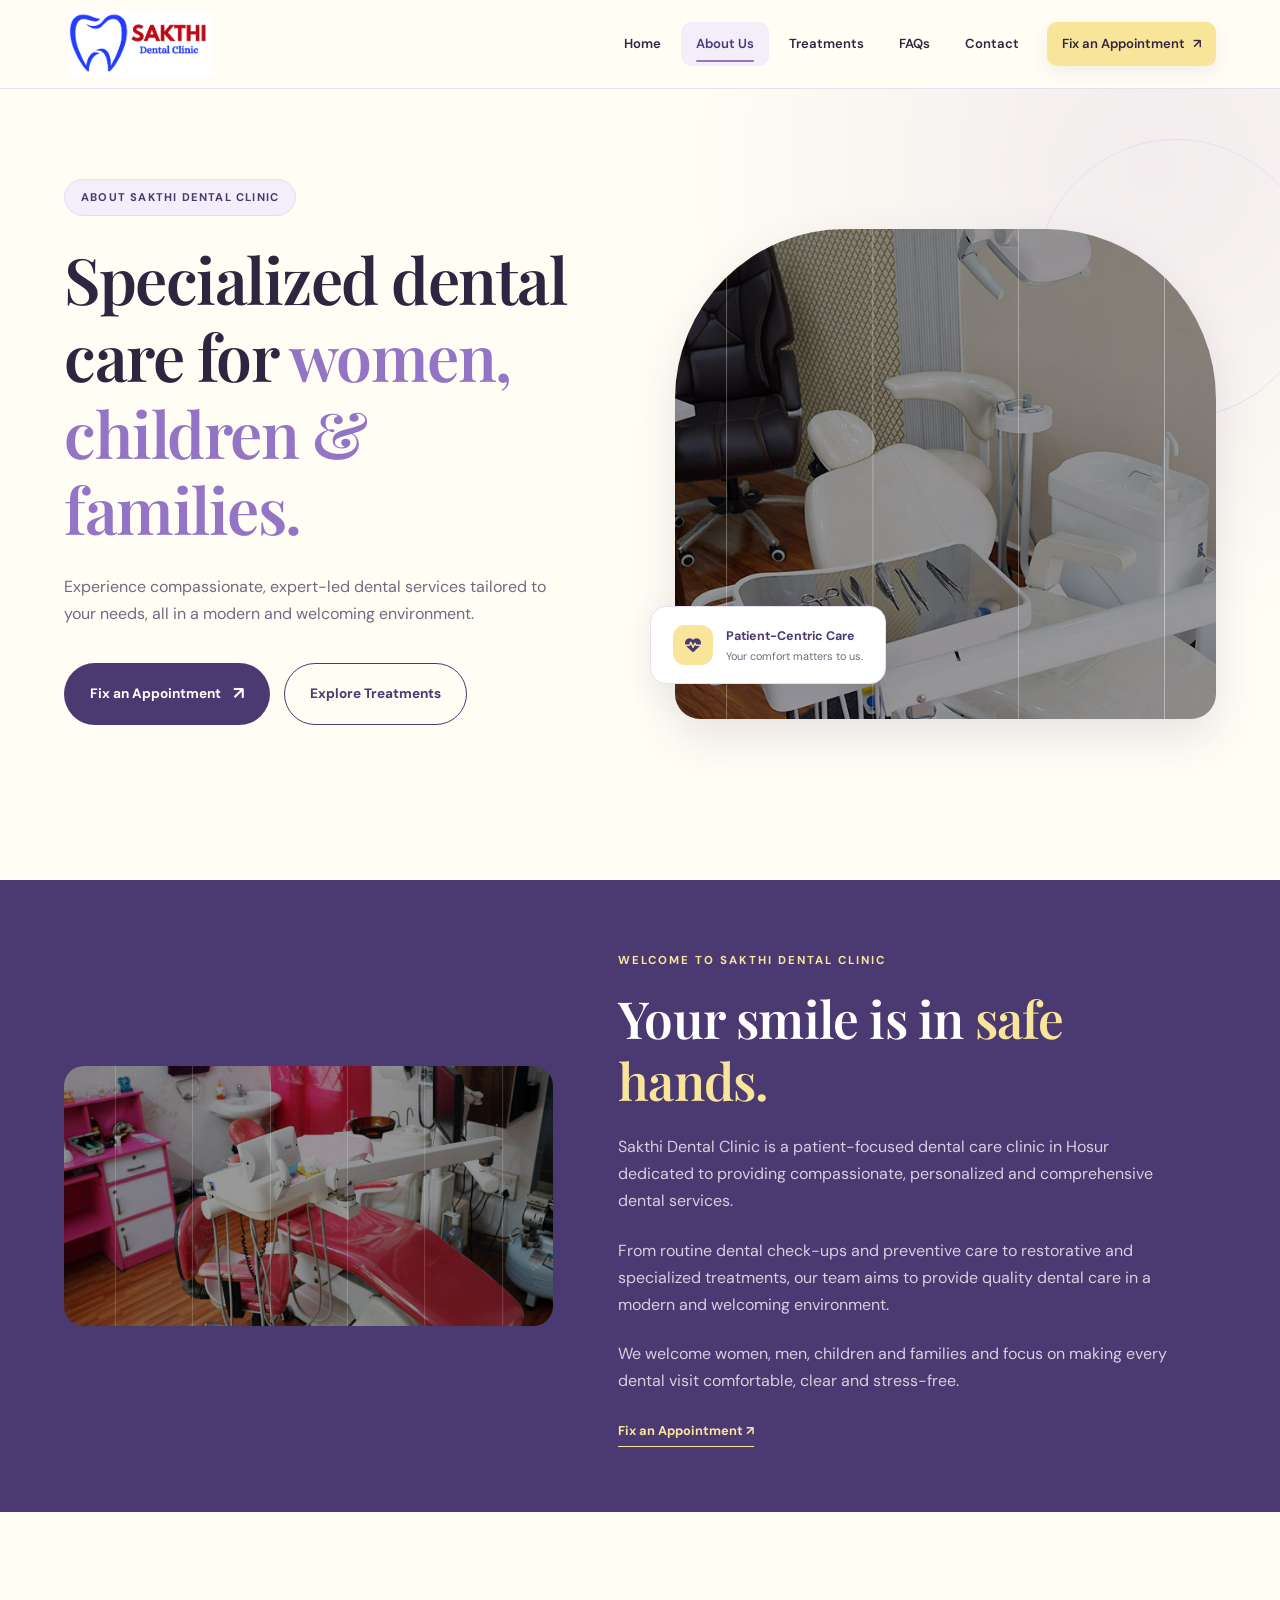
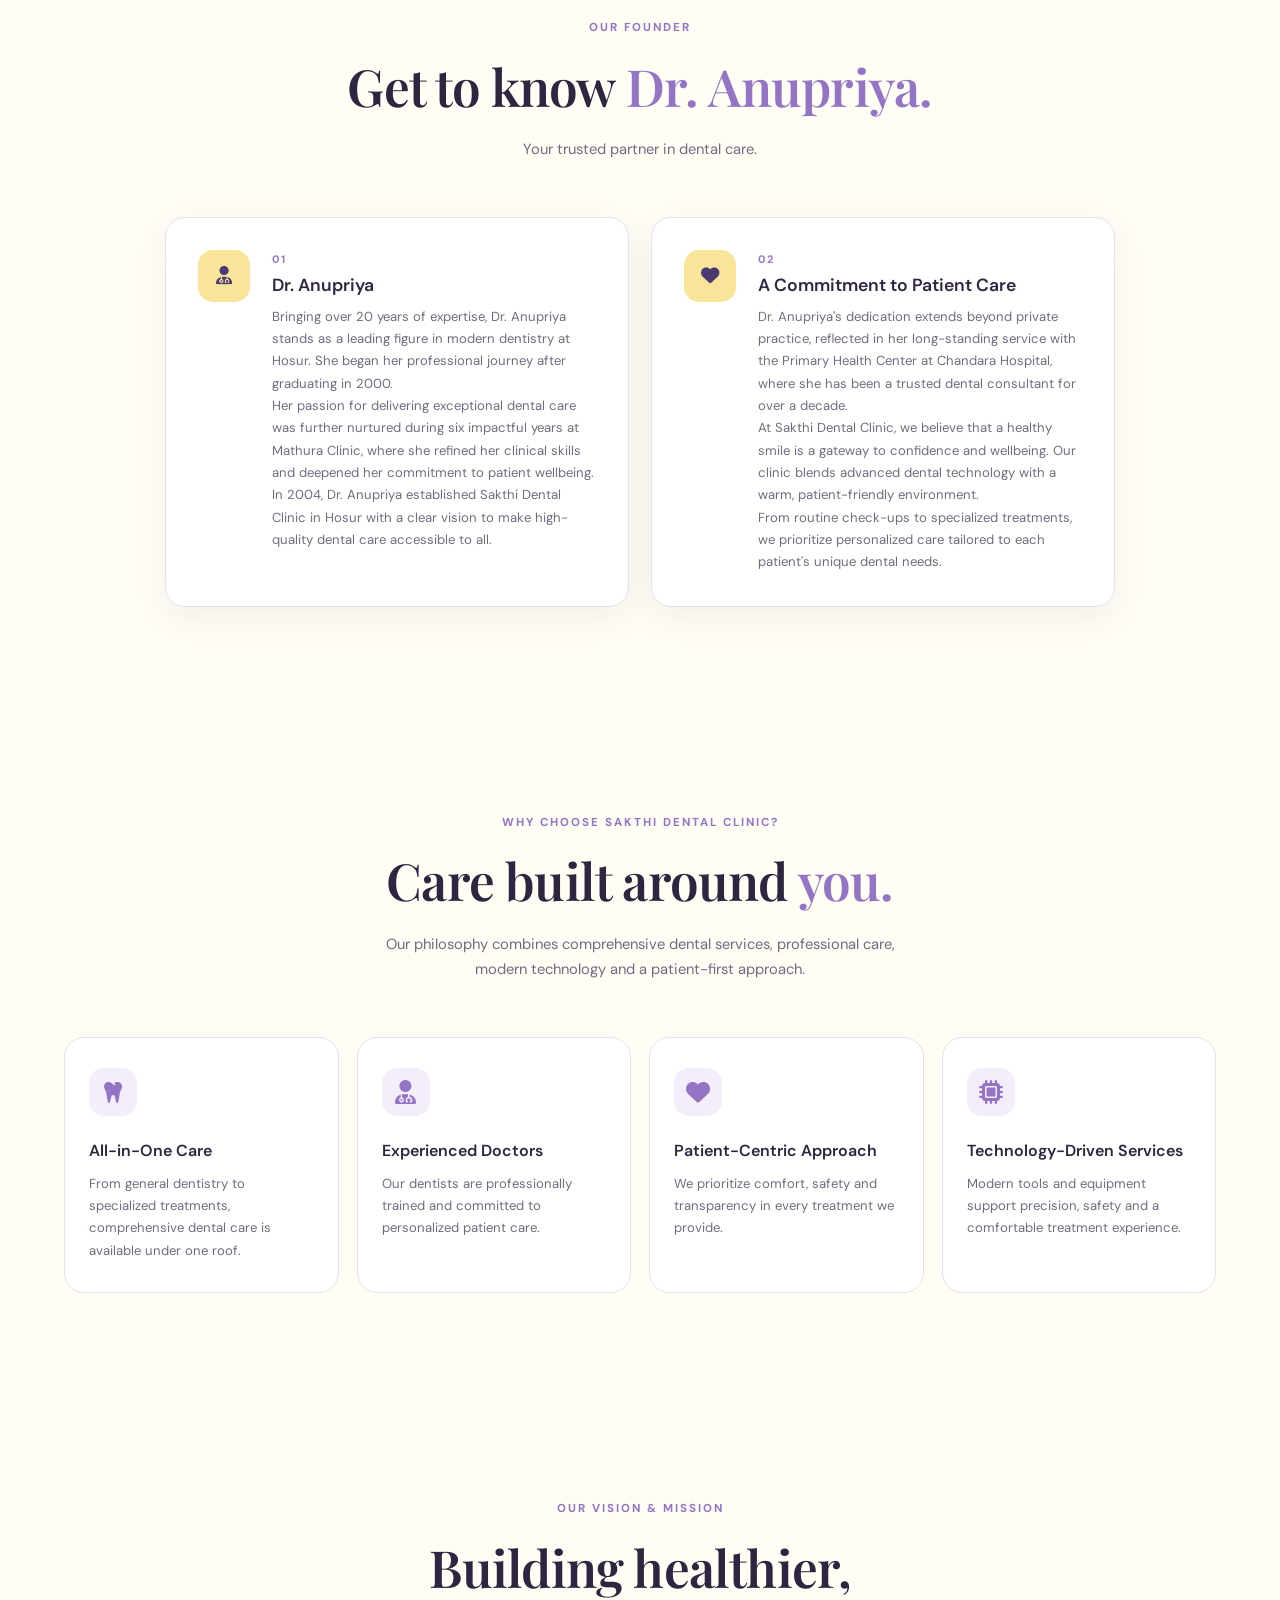
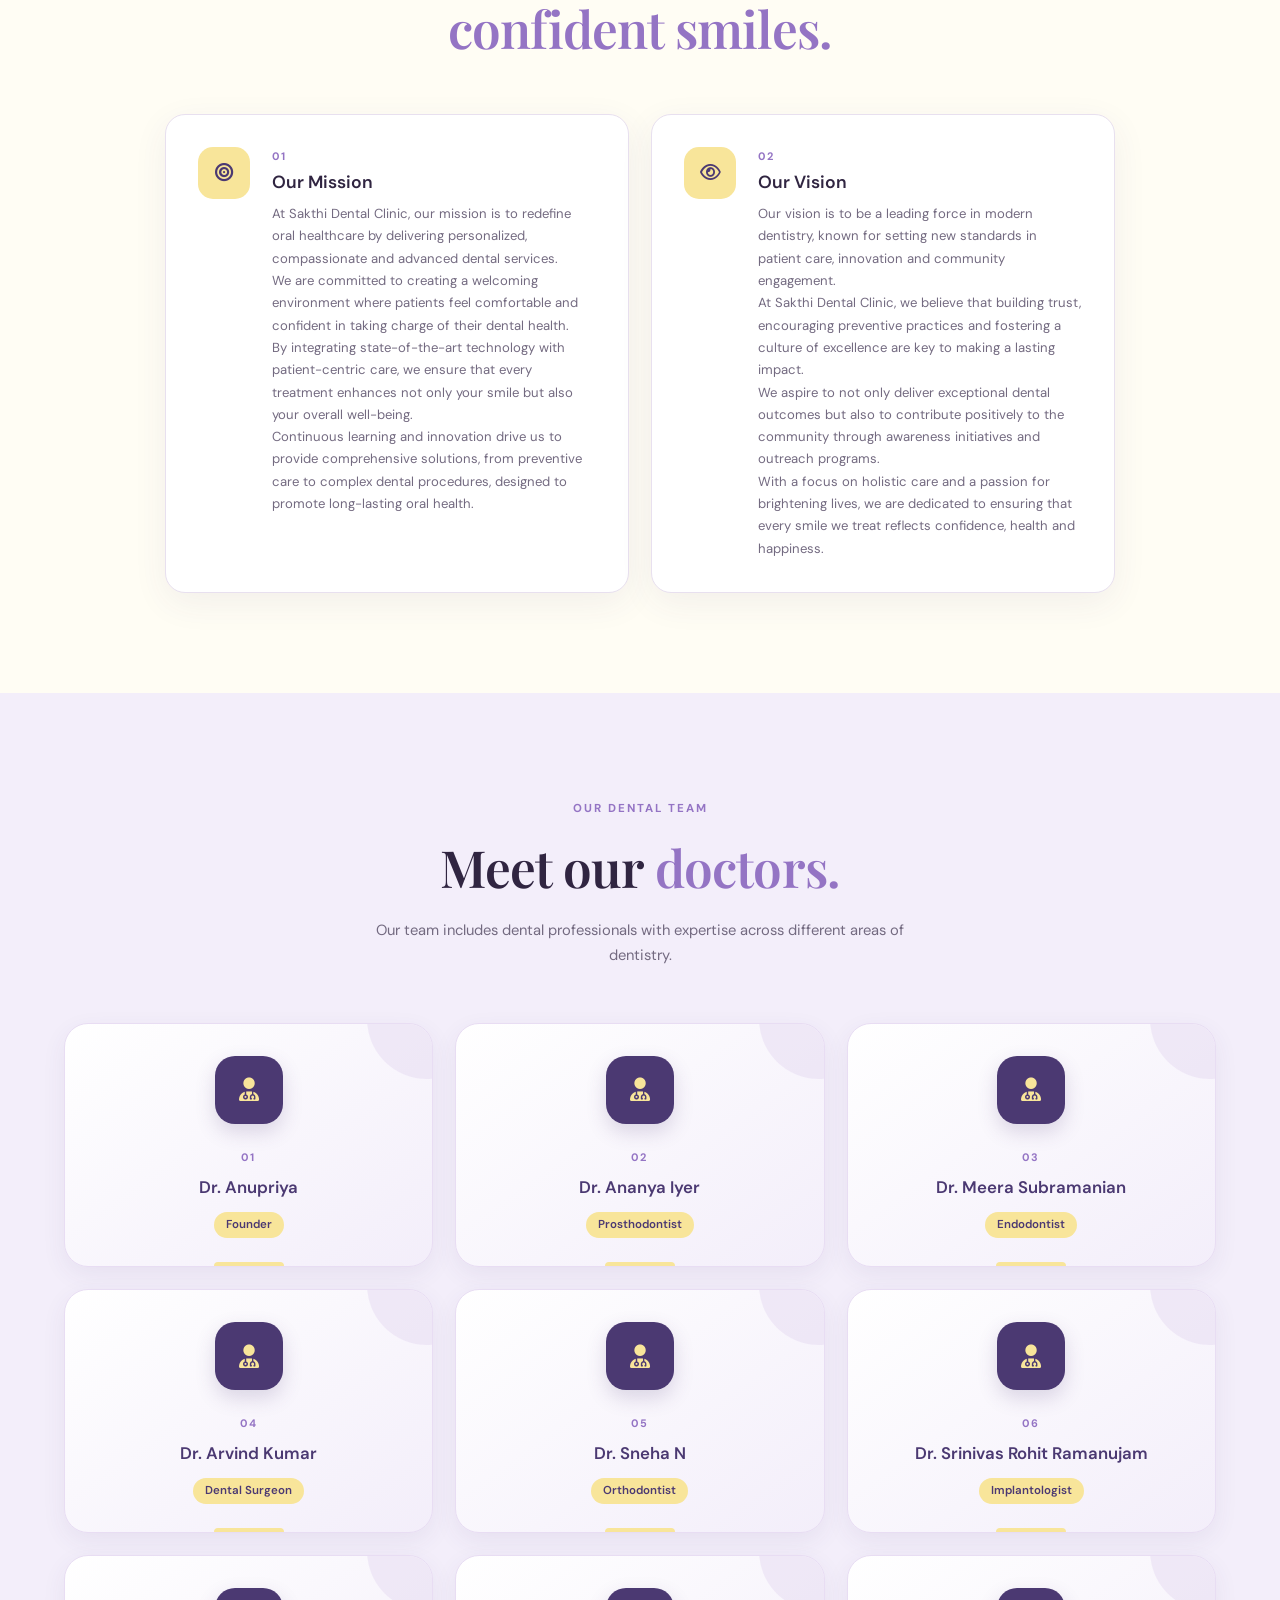
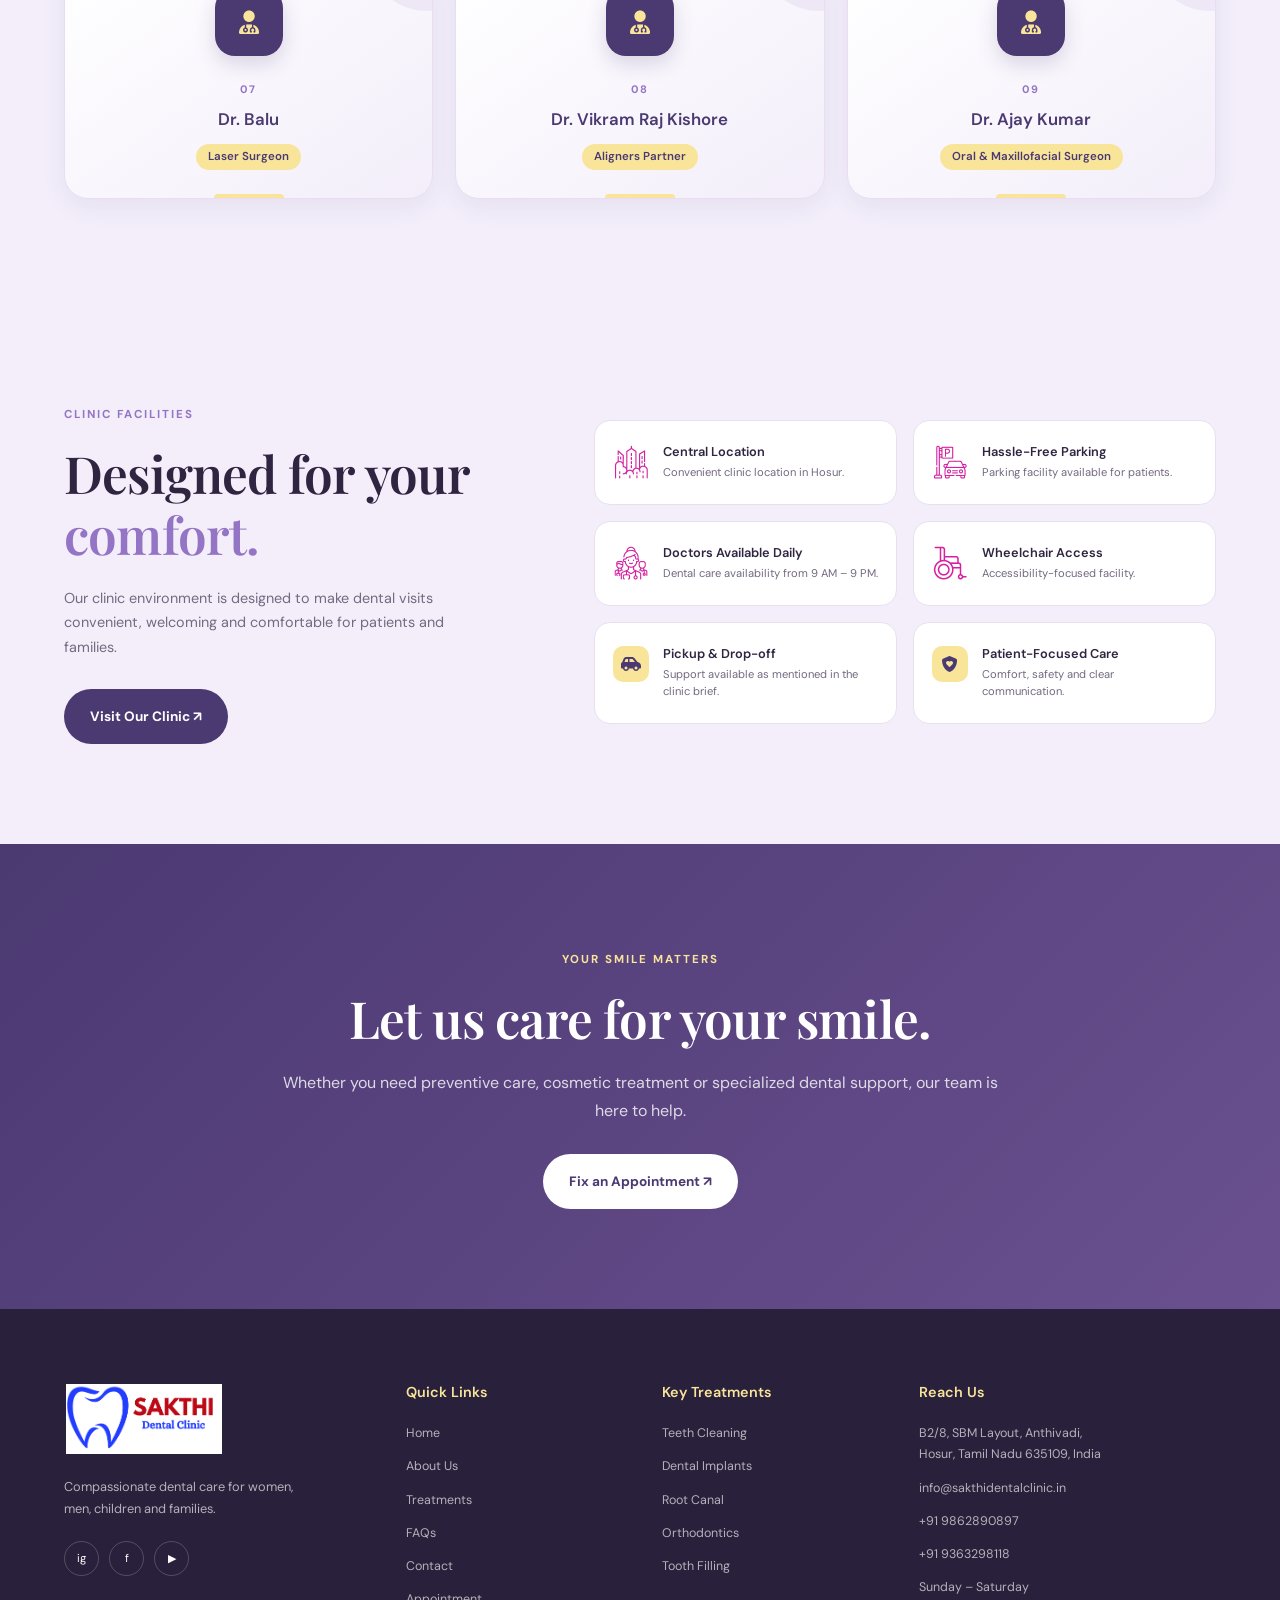
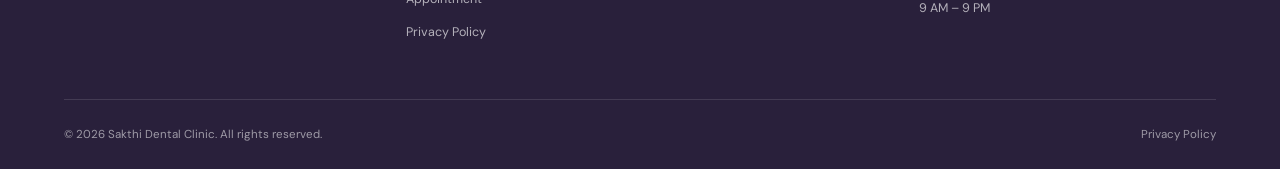
==== commit 61d9f1c0: "Update navigation and page links" ====
--- a/about.html
+++ b/about.html
@@ -384,7 +384,7 @@
 <!-- =========================================================
      DOCTORS TEAM
 ========================================================= -->
-<section class="doctors-section section-padding">
+<section class="doctors-section section-padding" id="doctors">
     <div class="container">
         <div class="section-heading centered">
             <span class="section-label">
@@ -647,6 +647,7 @@
             <a href="treatments.html">Treatments</a>
             <a href="faqs.html">FAQs</a>
             <a href="contact.html">Contact</a>
+            <a href="appointment.html">Appointment</a>
             <a href="privacy.html">Privacy Policy</a>
         </div>
         <div class="footer-column">
